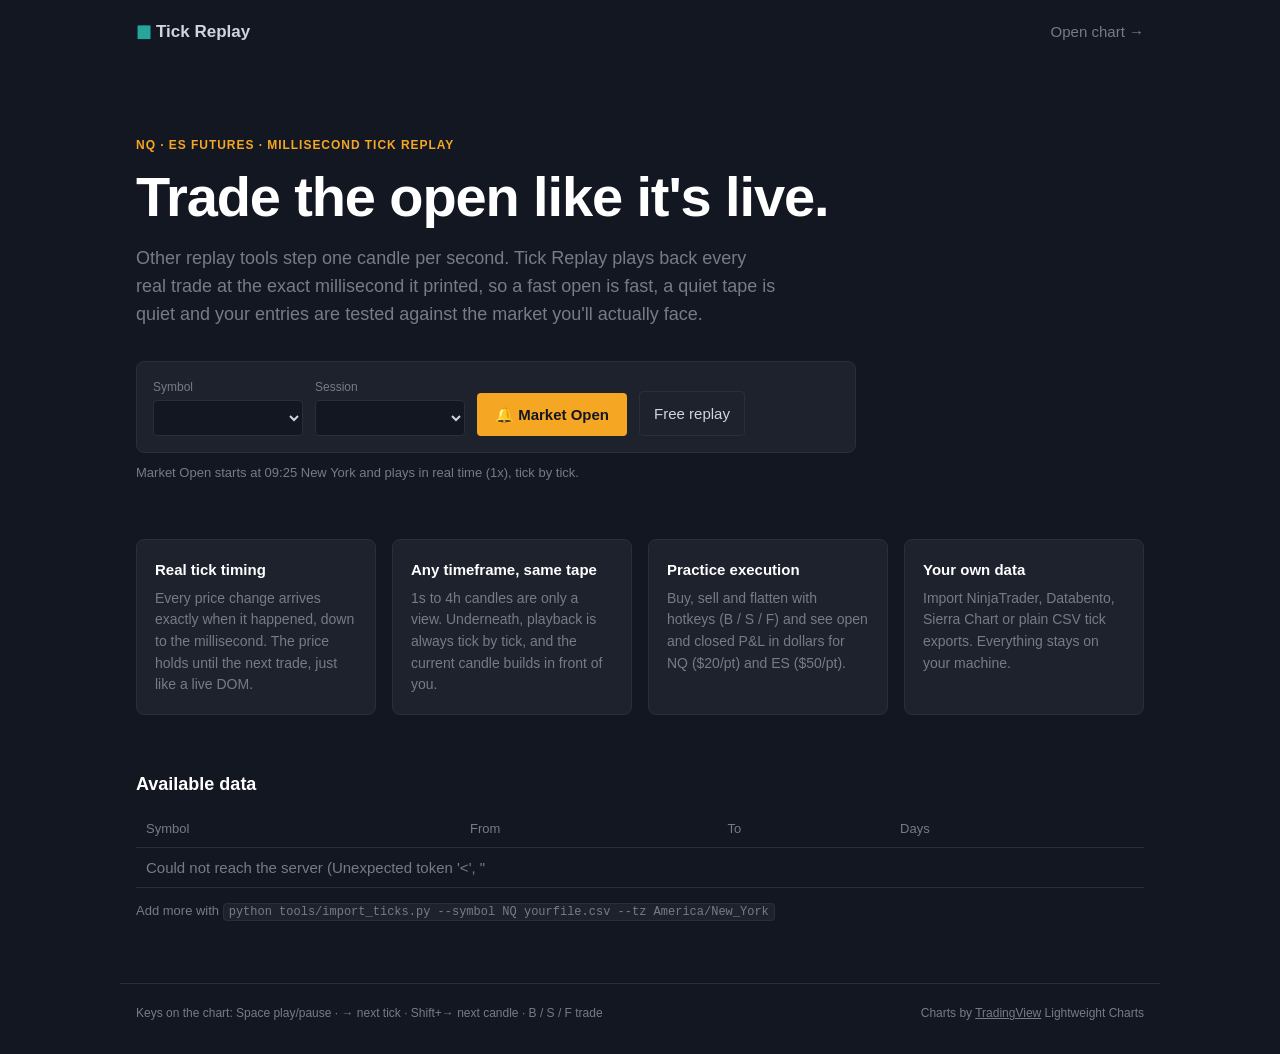
==== tick-replay/web/index.html @ 6dd4607d "Add start page, Market Open live mode and Windows launcher - New landing page (web/index.html) with " ====
<!doctype html>
<html lang="en">
<head>
  <meta charset="utf-8">
  <meta name="viewport" content="width=device-width, initial-scale=1">
  <title>Tick Replay</title>
  <link rel="stylesheet" href="landing.css">
</head>
<body>
  <nav class="nav">
    <a href="./" class="brand"><span class="logo">▮▮</span> Tick Replay</a>
    <a href="chart.html" class="nav-link">Open chart →</a>
  </nav>

  <header class="hero">
    <p class="eyebrow">NQ · ES futures · millisecond tick replay</p>
    <h1>Trade the open like it's live.</h1>
    <p class="lead">
      Other replay tools step one candle per second. Tick Replay plays back every real trade at the
      exact millisecond it printed, so a fast open is fast, a quiet tape is quiet and your entries are
      tested against the market you'll actually face.
    </p>

    <form id="openForm" class="launch">
      <label>
        <span>Symbol</span>
        <select id="sym"></select>
      </label>
      <label>
        <span>Session</span>
        <select id="day"></select>
      </label>
      <button type="submit" class="cta">🔔 Market Open</button>
      <a id="free" href="chart.html" class="ghost">Free replay</a>
    </form>
    <p class="hint" id="formHint">Market Open starts at 09:25 New York and plays in real time (1x), tick by tick.</p>
  </header>

  <section class="features">
    <article>
      <h3>Real tick timing</h3>
      <p>Every price change arrives exactly when it happened, down to the millisecond.
        The price holds until the next trade, just like a live DOM.</p>
    </article>
    <article>
      <h3>Any timeframe, same tape</h3>
      <p>1s to 4h candles are only a view. Underneath, playback is always tick by tick,
        and the current candle builds in front of you.</p>
    </article>
    <article>
      <h3>Practice execution</h3>
      <p>Buy, sell and flatten with hotkeys (B / S / F) and see open and closed P&amp;L in
        dollars for NQ ($20/pt) and ES ($50/pt).</p>
    </article>
    <article>
      <h3>Your own data</h3>
      <p>Import NinjaTrader, Databento, Sierra Chart or plain CSV tick exports.
        Everything stays on your machine.</p>
    </article>
  </section>

  <section class="data">
    <h2>Available data</h2>
    <table>
      <thead><tr><th>Symbol</th><th>From</th><th>To</th><th>Days</th></tr></thead>
      <tbody id="dataRows"><tr><td colspan="4" class="muted">Loading…</td></tr></tbody>
    </table>
    <p class="muted small">Add more with <code>python tools/import_ticks.py --symbol NQ yourfile.csv --tz America/New_York</code></p>
  </section>

  <footer class="foot">
    <span>Keys on the chart: Space play/pause · → next tick · Shift+→ next candle · B / S / F trade</span>
    <span>Charts by <a href="https://www.tradingview.com/" target="_blank" rel="noopener">TradingView</a> Lightweight Charts</span>
  </footer>

  <script src="landing.js"></script>
</body>
</html>
---- tick-replay/web/landing.css ----
:root {
  --bg: #131722;
  --panel: #1e222d;
  --border: #2a2e39;
  --text: #d1d4dc;
  --muted: #787b86;
  --accent: #2962ff;
  --gold: #f5a623;
  --up: #26a69a;
}

* { box-sizing: border-box; }

body {
  margin: 0;
  background: var(--bg);
  color: var(--text);
  font: 15px/1.55 -apple-system, BlinkMacSystemFont, "Trebuchet MS", Roboto, Ubuntu, sans-serif;
}

a { color: inherit; }
.muted { color: var(--muted); }
.small { font-size: 13px; }
code { background: var(--panel); border: 1px solid var(--border); border-radius: 4px; padding: 1px 5px; font-size: 12px; }

.nav, .hero, .features, .data, .foot { max-width: 1040px; margin: 0 auto; padding-left: 16px; padding-right: 16px; }

.nav { display: flex; align-items: center; justify-content: space-between; height: 64px; }
.brand { font-weight: 700; font-size: 17px; text-decoration: none; display: flex; align-items: center; gap: 8px; }
.logo { color: var(--up); letter-spacing: -3px; }
.nav-link { color: var(--muted); text-decoration: none; }
.nav-link:hover { color: var(--text); }

.hero { padding-top: 72px; padding-bottom: 56px; }
.eyebrow { color: var(--gold); text-transform: uppercase; letter-spacing: .08em; font-size: 12px; font-weight: 600; margin: 0 0 12px; }
.hero h1 { font-size: clamp(34px, 6vw, 56px); line-height: 1.08; margin: 0 0 18px; color: #fff; letter-spacing: -.02em; }
.lead { font-size: 18px; color: var(--muted); max-width: 640px; margin: 0 0 32px; }

.launch {
  display: flex;
  flex-wrap: wrap;
  align-items: flex-end;
  gap: 12px;
  background: var(--panel);
  border: 1px solid var(--border);
  border-radius: 8px;
  padding: 16px;
  max-width: 720px;
}
.launch label { display: flex; flex-direction: column; gap: 4px; font-size: 12px; color: var(--muted); }
.launch select {
  background: var(--bg);
  color: var(--text);
  border: 1px solid var(--border);
  border-radius: 4px;
  padding: 9px 10px;
  font: inherit;
  min-width: 150px;
}
.cta {
  background: var(--gold);
  color: #131722;
  border: 0;
  border-radius: 4px;
  padding: 10px 18px;
  font: inherit;
  font-weight: 700;
  cursor: pointer;
}
.cta:hover { filter: brightness(1.08); }
.cta:disabled { opacity: .5; cursor: default; }
.ghost { padding: 10px 14px; border: 1px solid var(--border); border-radius: 4px; text-decoration: none; }
.ghost:hover { background: var(--border); }
.hint { color: var(--muted); font-size: 13px; margin: 10px 0 0; }

.features {
  display: grid;
  grid-template-columns: repeat(auto-fit, minmax(220px, 1fr));
  gap: 16px;
  padding-bottom: 56px;
}
.features article { background: var(--panel); border: 1px solid var(--border); border-radius: 8px; padding: 18px; }
.features h3 { margin: 0 0 6px; font-size: 15px; color: #fff; }
.features p { margin: 0; color: var(--muted); font-size: 14px; }

.data { padding-bottom: 48px; }
.data h2 { font-size: 18px; color: #fff; margin: 0 0 12px; }
.data table { width: 100%; border-collapse: collapse; font-variant-numeric: tabular-nums; }
.data th, .data td { text-align: left; padding: 8px 10px; border-bottom: 1px solid var(--border); }
.data th { color: var(--muted); font-weight: 400; font-size: 13px; }

.foot {
  display: flex;
  flex-wrap: wrap;
  justify-content: space-between;
  gap: 8px;
  color: var(--muted);
  font-size: 12px;
  padding-top: 20px;
  padding-bottom: 32px;
  border-top: 1px solid var(--border);
}
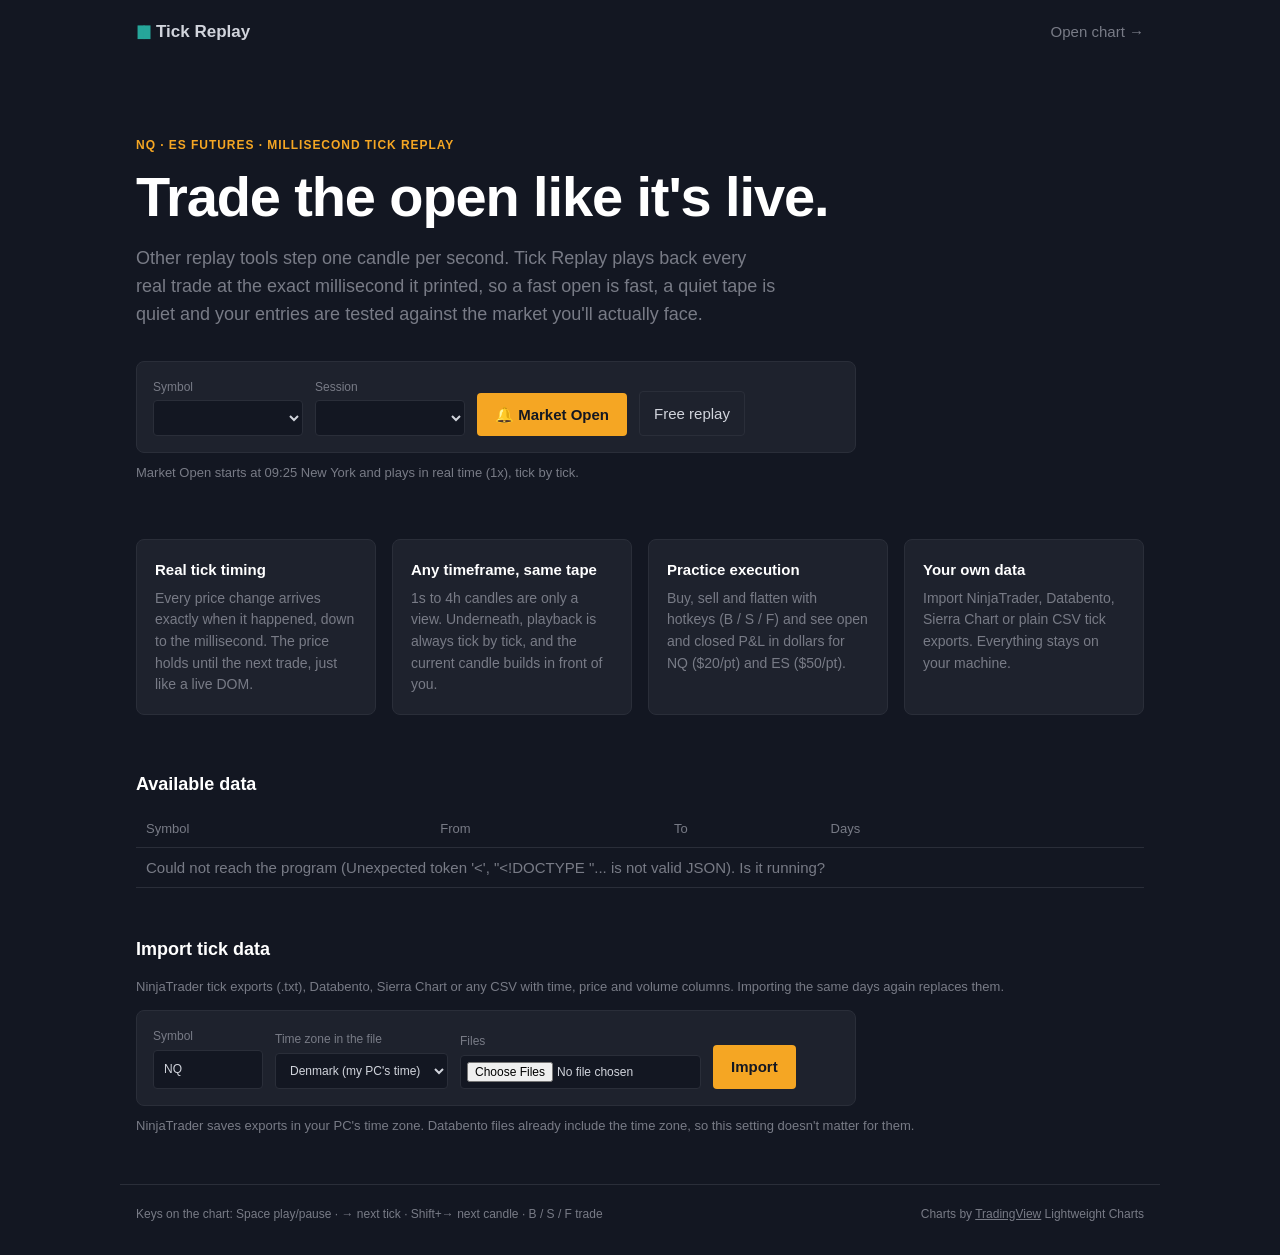
==== commit 2041a18b: "Package Tick Replay as a Windows desktop program - desktop.py starts the local server and opens the " ====
--- a/tick-replay/web/index.html
+++ b/tick-replay/web/index.html
@@ -4,6 +4,7 @@
   <meta charset="utf-8">
   <meta name="viewport" content="width=device-width, initial-scale=1">
   <title>Tick Replay</title>
+  <link rel="icon" href="favicon.png">
   <link rel="stylesheet" href="landing.css">
 </head>
 <body>
@@ -62,10 +63,39 @@
   <section class="data">
     <h2>Available data</h2>
     <table>
-      <thead><tr><th>Symbol</th><th>From</th><th>To</th><th>Days</th></tr></thead>
-      <tbody id="dataRows"><tr><td colspan="4" class="muted">Loading…</td></tr></tbody>
+      <thead><tr><th>Symbol</th><th>From</th><th>To</th><th>Days</th><th></th></tr></thead>
+      <tbody id="dataRows"><tr><td colspan="5" class="muted">Loading…</td></tr></tbody>
     </table>
-    <p class="muted small">Add more with <code>python tools/import_ticks.py --symbol NQ yourfile.csv --tz America/New_York</code></p>
+  </section>
+
+  <section class="data" id="import">
+    <h2>Import tick data</h2>
+    <p class="muted small">
+      NinjaTrader tick exports (.txt), Databento, Sierra Chart or any CSV with time, price and volume columns.
+      Importing the same days again replaces them.
+    </p>
+    <form id="importForm" class="launch import">
+      <label>
+        <span>Symbol</span>
+        <input id="impSym" list="symList" value="NQ" required maxlength="32" pattern="[A-Za-z0-9][A-Za-z0-9_\-]*">
+        <datalist id="symList"><option>NQ</option><option>ES</option><option>MNQ</option><option>MES</option></datalist>
+      </label>
+      <label>
+        <span>Time zone in the file</span>
+        <select id="impTz">
+          <option value="Europe/Copenhagen">Denmark (my PC's time)</option>
+          <option value="America/New_York">New York</option>
+          <option value="America/Chicago">Chicago (CME)</option>
+          <option value="UTC">UTC</option>
+        </select>
+      </label>
+      <label class="file">
+        <span>Files</span>
+        <input id="impFiles" type="file" multiple required accept=".csv,.txt">
+      </label>
+      <button type="submit" class="cta" id="impBtn">Import</button>
+    </form>
+    <p class="hint" id="impMsg">NinjaTrader saves exports in your PC's time zone. Databento files already include the time zone, so this setting doesn't matter for them.</p>
   </section>
 
   <footer class="foot">
--- a/tick-replay/web/landing.css
+++ b/tick-replay/web/landing.css
@@ -48,7 +48,7 @@
   max-width: 720px;
 }
 .launch label { display: flex; flex-direction: column; gap: 4px; font-size: 12px; color: var(--muted); }
-.launch select {
+.launch select, .launch input {
   background: var(--bg);
   color: var(--text);
   border: 1px solid var(--border);
@@ -100,3 +100,11 @@
   padding-bottom: 32px;
   border-top: 1px solid var(--border);
 }
+
+.import input[type="file"] { padding: 6px; max-width: 260px; }
+.import #impSym { min-width: 110px; width: 110px; }
+.del { background: none; border: 1px solid var(--border); color: var(--muted); border-radius: 4px; padding: 3px 8px; cursor: pointer; font: inherit; font-size: 12px; }
+.del:hover { color: #ef5350; border-color: #ef5350; }
+.ok { color: var(--up); }
+.err { color: #ef5350; }
+.progress { color: var(--gold); }
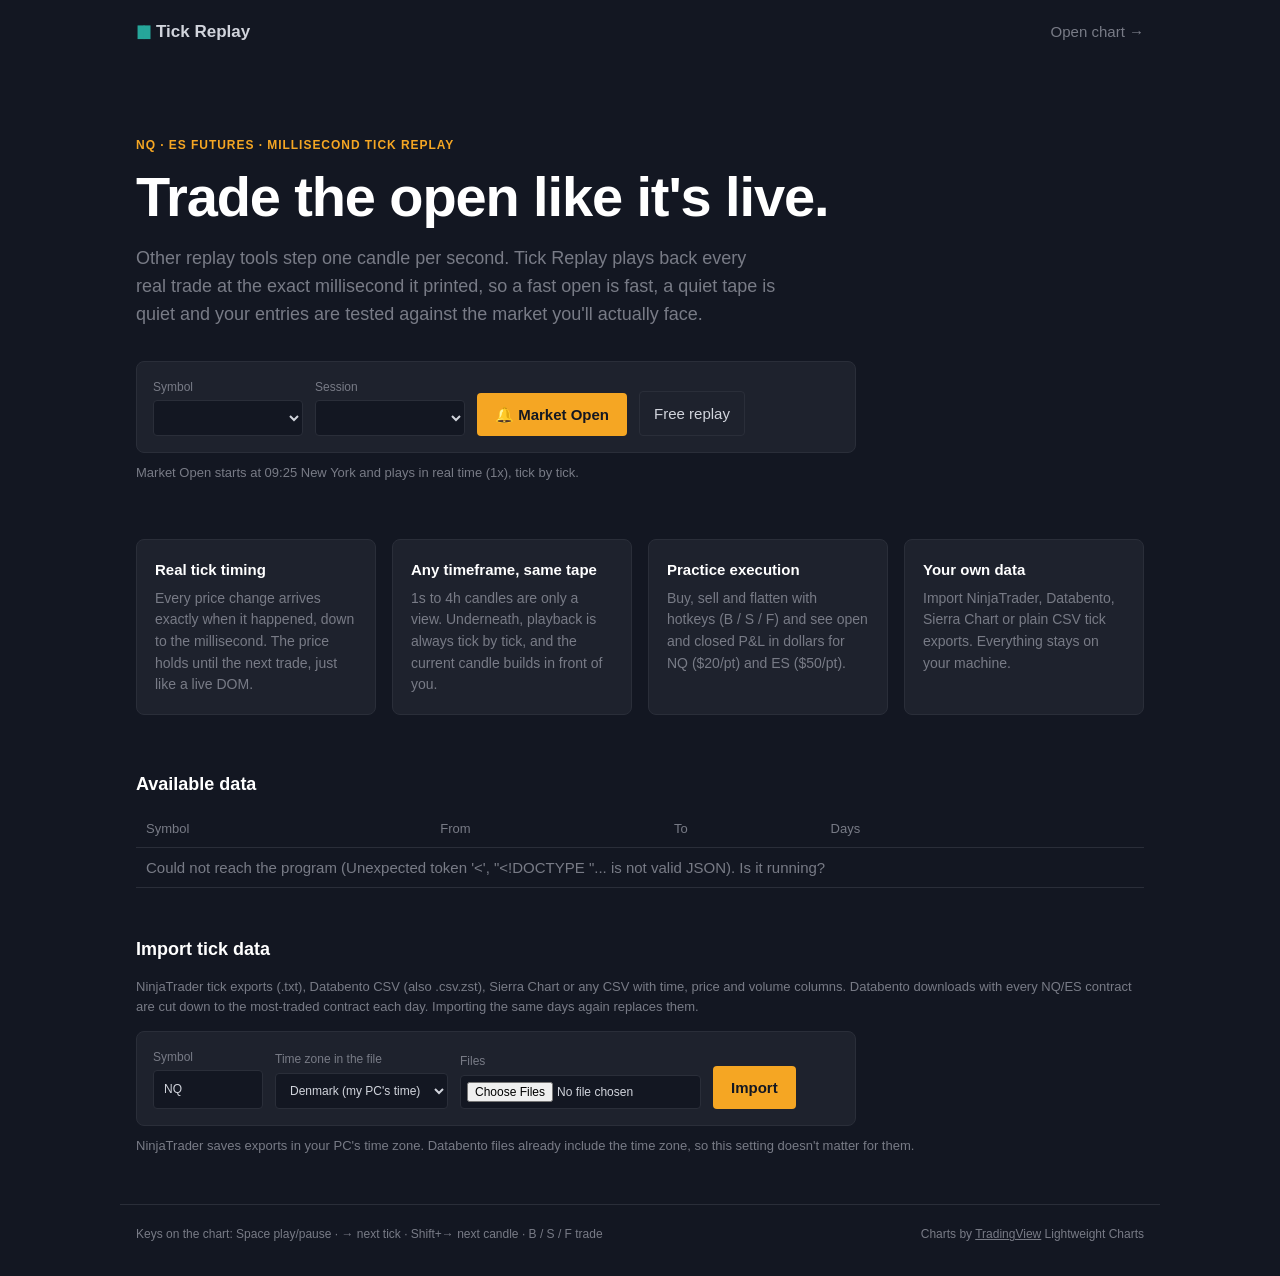
==== commit 5ed167e4: "Import Databento parent downloads and zstd-compressed CSV - Keep only the most-traded outright contr" ====
--- a/tick-replay/web/index.html
+++ b/tick-replay/web/index.html
@@ -71,7 +71,7 @@
   <section class="data" id="import">
     <h2>Import tick data</h2>
     <p class="muted small">
-      NinjaTrader tick exports (.txt), Databento, Sierra Chart or any CSV with time, price and volume columns.
+      NinjaTrader tick exports (.txt), Databento CSV (also .csv.zst), Sierra Chart or any CSV with time, price and volume columns. Databento downloads with every NQ/ES contract are cut down to the most-traded contract each day.
       Importing the same days again replaces them.
     </p>
     <form id="importForm" class="launch import">
@@ -91,7 +91,7 @@
       </label>
       <label class="file">
         <span>Files</span>
-        <input id="impFiles" type="file" multiple required accept=".csv,.txt">
+        <input id="impFiles" type="file" multiple required accept=".csv,.txt,.zst">
       </label>
       <button type="submit" class="cta" id="impBtn">Import</button>
     </form>
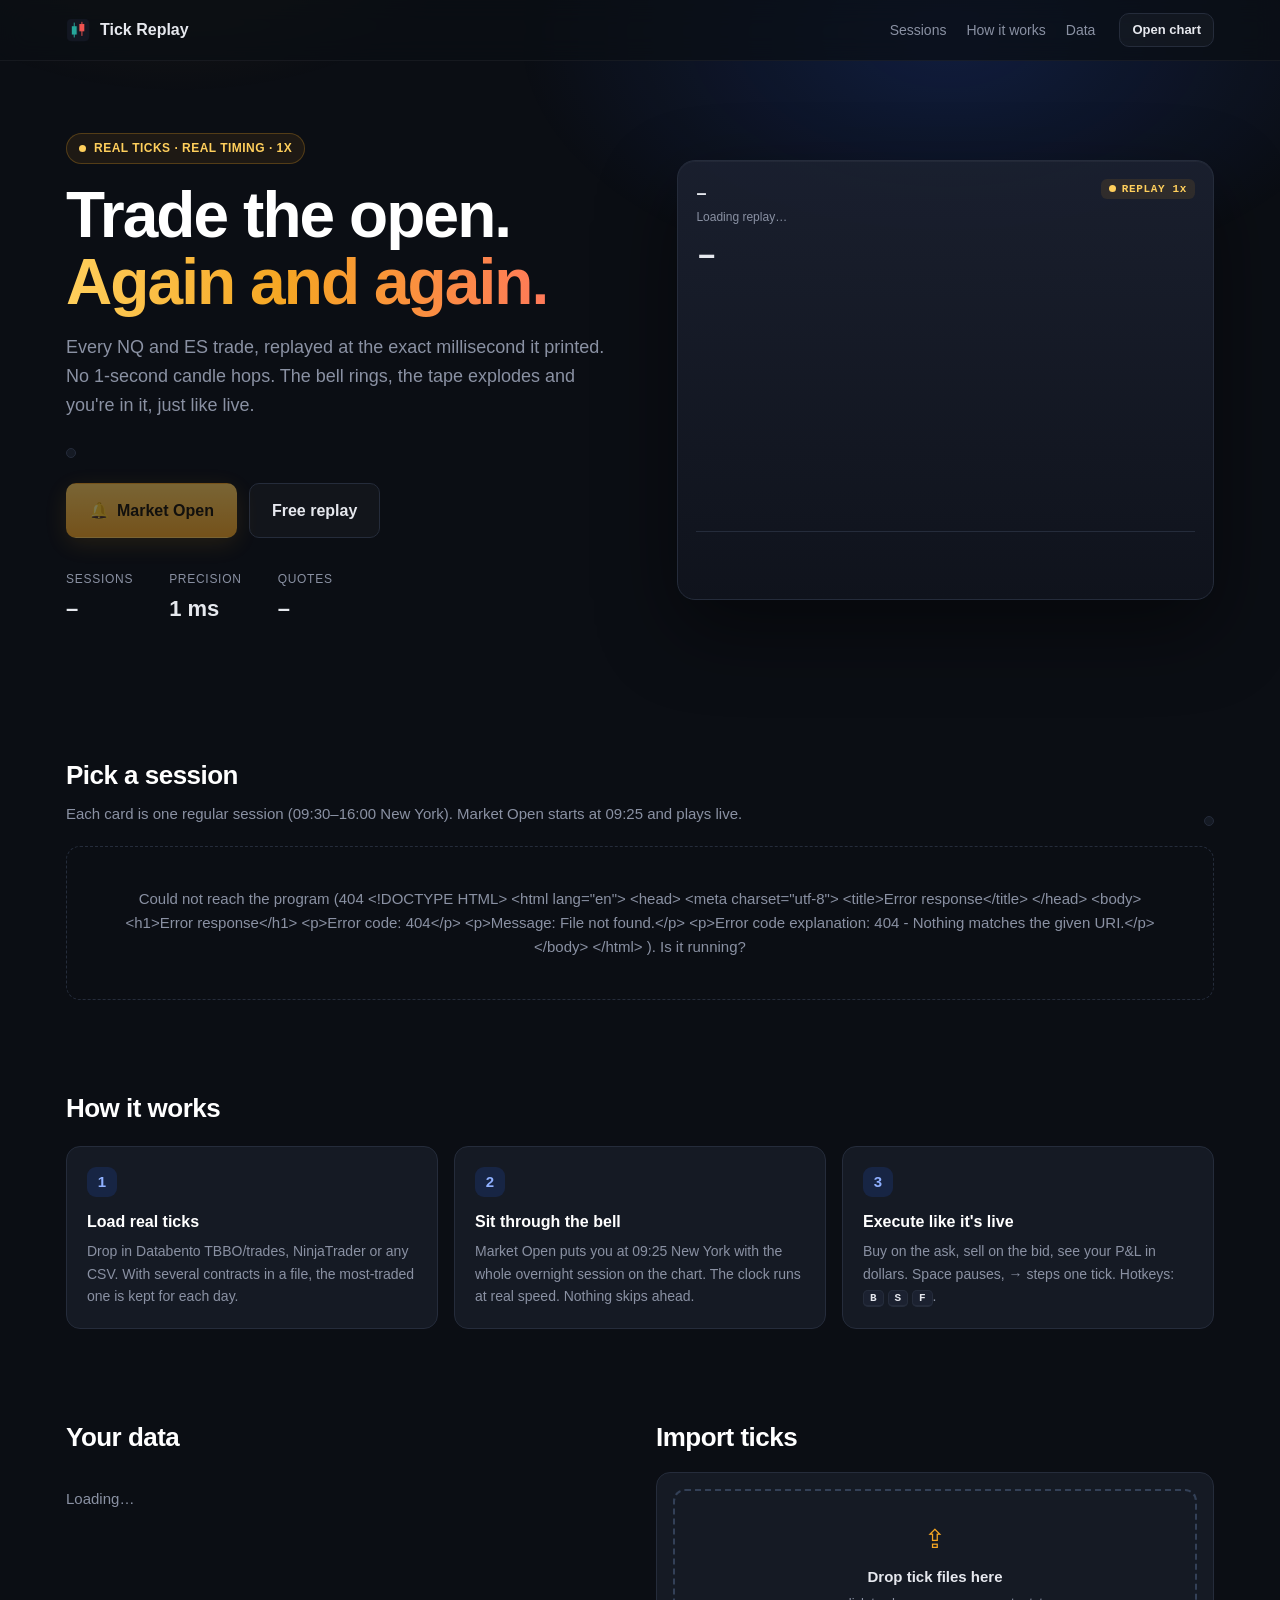
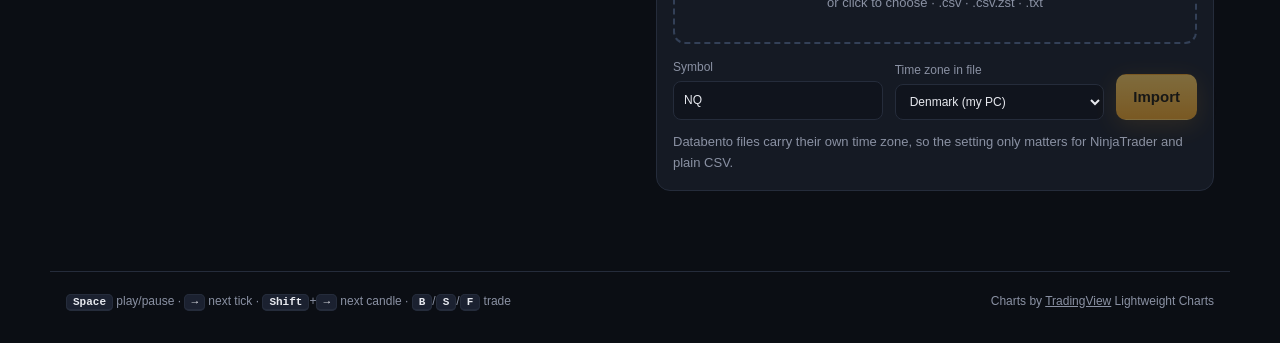
==== commit 6238f764: "New start page, bid/ask (TBBO) support and fills at the quote Start page: - Hero with a live mini ch" ====
--- a/tick-replay/web/index.html
+++ b/tick-replay/web/index.html
@@ -8,101 +8,141 @@
   <link rel="stylesheet" href="landing.css">
 </head>
 <body>
+  <div class="glow" aria-hidden="true"></div>
+
   <nav class="nav">
-    <a href="./" class="brand"><span class="logo">▮▮</span> Tick Replay</a>
-    <a href="chart.html" class="nav-link">Open chart →</a>
+    <div class="wrap nav-inner">
+      <a href="./" class="brand"><img src="favicon.png" alt="" width="24" height="24"> Tick Replay</a>
+      <div class="nav-links">
+        <a href="#sessions">Sessions</a>
+        <a href="#how">How it works</a>
+        <a href="#library">Data</a>
+      </div>
+      <a href="chart.html" class="btn btn-ghost btn-sm" id="navChart">Open chart</a>
+    </div>
   </nav>
 
-  <header class="hero">
-    <p class="eyebrow">NQ · ES futures · millisecond tick replay</p>
-    <h1>Trade the open like it's live.</h1>
-    <p class="lead">
-      Other replay tools step one candle per second. Tick Replay plays back every real trade at the
-      exact millisecond it printed, so a fast open is fast, a quiet tape is quiet and your entries are
-      tested against the market you'll actually face.
-    </p>
+  <header class="hero wrap">
+    <div class="hero-copy">
+      <span class="pill"><span class="dot"></span> Real ticks · real timing · 1x</span>
+      <h1>Trade the open.<br><span class="grad">Again and again.</span></h1>
+      <p class="lead">
+        Every NQ and ES trade, replayed at the exact millisecond it printed.
+        No 1-second candle hops. The bell rings, the tape explodes and you're in it, just like live.
+      </p>
 
-    <form id="openForm" class="launch">
-      <label>
-        <span>Symbol</span>
-        <select id="sym"></select>
-      </label>
-      <label>
-        <span>Session</span>
-        <select id="day"></select>
-      </label>
-      <button type="submit" class="cta">🔔 Market Open</button>
-      <a id="free" href="chart.html" class="ghost">Free replay</a>
-    </form>
-    <p class="hint" id="formHint">Market Open starts at 09:25 New York and plays in real time (1x), tick by tick.</p>
+      <div class="sym-switch" id="symSwitch" role="tablist" aria-label="Symbol"></div>
+
+      <div class="cta-row">
+        <button class="btn btn-gold btn-lg" id="heroOpen" disabled>
+          <span class="bell">🔔</span> <span id="heroOpenLabel">Market Open</span>
+        </button>
+        <a class="btn btn-ghost btn-lg" id="heroFree" href="chart.html">Free replay</a>
+      </div>
+
+      <dl class="hero-stats">
+        <div><dt>Sessions</dt><dd id="statSessions">–</dd></div>
+        <div><dt>Precision</dt><dd>1 ms</dd></div>
+        <div><dt>Quotes</dt><dd id="statQuotes">–</dd></div>
+      </dl>
+    </div>
+
+    <div class="live-card" id="liveCard">
+      <div class="live-head">
+        <div>
+          <div class="live-sym" id="liveSym">–</div>
+          <div class="live-date" id="liveDate">Loading replay…</div>
+        </div>
+        <div class="live-badge" id="liveBadge"><span class="dot"></span> REPLAY 1x</div>
+      </div>
+      <div class="live-price-row">
+        <div class="live-price" id="livePrice">–</div>
+        <div class="live-chg" id="liveChg"></div>
+        <div class="live-clock" id="liveClock"></div>
+      </div>
+      <div class="live-chart" id="liveChart"></div>
+      <div class="live-tape" id="liveTape"></div>
+    </div>
   </header>
 
-  <section class="features">
-    <article>
-      <h3>Real tick timing</h3>
-      <p>Every price change arrives exactly when it happened, down to the millisecond.
-        The price holds until the next trade, just like a live DOM.</p>
-    </article>
-    <article>
-      <h3>Any timeframe, same tape</h3>
-      <p>1s to 4h candles are only a view. Underneath, playback is always tick by tick,
-        and the current candle builds in front of you.</p>
-    </article>
-    <article>
-      <h3>Practice execution</h3>
-      <p>Buy, sell and flatten with hotkeys (B / S / F) and see open and closed P&amp;L in
-        dollars for NQ ($20/pt) and ES ($50/pt).</p>
-    </article>
-    <article>
-      <h3>Your own data</h3>
-      <p>Import NinjaTrader, Databento, Sierra Chart or plain CSV tick exports.
-        Everything stays on your machine.</p>
-    </article>
+  <section class="wrap section" id="sessions">
+    <div class="section-head">
+      <div>
+        <h2>Pick a session</h2>
+        <p class="muted">Each card is one regular session (09:30–16:00 New York). Market Open starts at 09:25 and plays live.</p>
+      </div>
+      <div class="sym-switch small" id="symSwitch2"></div>
+    </div>
+    <div class="cards" id="cards">
+      <div class="card skeleton"></div><div class="card skeleton"></div><div class="card skeleton"></div>
+    </div>
   </section>
 
-  <section class="data">
-    <h2>Available data</h2>
-    <table>
-      <thead><tr><th>Symbol</th><th>From</th><th>To</th><th>Days</th><th></th></tr></thead>
-      <tbody id="dataRows"><tr><td colspan="5" class="muted">Loading…</td></tr></tbody>
-    </table>
+  <section class="wrap section" id="how">
+    <h2>How it works</h2>
+    <div class="steps">
+      <div class="step">
+        <span class="num">1</span>
+        <h3>Load real ticks</h3>
+        <p>Drop in Databento TBBO/trades, NinjaTrader or any CSV. With several contracts in a file, the most-traded one is kept for each day.</p>
+      </div>
+      <div class="step">
+        <span class="num">2</span>
+        <h3>Sit through the bell</h3>
+        <p>Market Open puts you at 09:25 New York with the whole overnight session on the chart. The clock runs at real speed. Nothing skips ahead.</p>
+      </div>
+      <div class="step">
+        <span class="num">3</span>
+        <h3>Execute like it's live</h3>
+        <p>Buy on the ask, sell on the bid, see your P&amp;L in dollars. Space pauses, → steps one tick. Hotkeys: <kbd>B</kbd> <kbd>S</kbd> <kbd>F</kbd>.</p>
+      </div>
+    </div>
   </section>
 
-  <section class="data" id="import">
-    <h2>Import tick data</h2>
-    <p class="muted small">
-      NinjaTrader tick exports (.txt), Databento CSV (also .csv.zst), Sierra Chart or any CSV with time, price and volume columns. Databento downloads with every NQ/ES contract are cut down to the most-traded contract each day.
-      Importing the same days again replaces them.
-    </p>
-    <form id="importForm" class="launch import">
-      <label>
-        <span>Symbol</span>
-        <input id="impSym" list="symList" value="NQ" required maxlength="32" pattern="[A-Za-z0-9][A-Za-z0-9_\-]*">
-        <datalist id="symList"><option>NQ</option><option>ES</option><option>MNQ</option><option>MES</option></datalist>
-      </label>
-      <label>
-        <span>Time zone in the file</span>
-        <select id="impTz">
-          <option value="Europe/Copenhagen">Denmark (my PC's time)</option>
-          <option value="America/New_York">New York</option>
-          <option value="America/Chicago">Chicago (CME)</option>
-          <option value="UTC">UTC</option>
-        </select>
-      </label>
-      <label class="file">
-        <span>Files</span>
-        <input id="impFiles" type="file" multiple required accept=".csv,.txt,.zst">
-      </label>
-      <button type="submit" class="cta" id="impBtn">Import</button>
-    </form>
-    <p class="hint" id="impMsg">NinjaTrader saves exports in your PC's time zone. Databento files already include the time zone, so this setting doesn't matter for them.</p>
+  <section class="wrap section two-col" id="library">
+    <div>
+      <h2>Your data</h2>
+      <div class="lib" id="lib"><p class="muted">Loading…</p></div>
+    </div>
+
+    <div id="import">
+      <h2>Import ticks</h2>
+      <form id="importForm" class="import-card">
+        <label class="drop" id="drop">
+          <input id="impFiles" type="file" multiple accept=".csv,.txt,.zst" hidden>
+          <span class="drop-icon">⇪</span>
+          <span class="drop-title" id="dropTitle">Drop tick files here</span>
+          <span class="muted small" id="dropSub">or click to choose · .csv · .csv.zst · .txt</span>
+        </label>
+        <div class="import-row">
+          <label>
+            <span>Symbol</span>
+            <input id="impSym" list="symList" value="NQ" required maxlength="32" pattern="[A-Za-z0-9][A-Za-z0-9_\-]*">
+            <datalist id="symList"><option>NQ</option><option>ES</option><option>MNQ</option><option>MES</option></datalist>
+          </label>
+          <label>
+            <span>Time zone in file</span>
+            <select id="impTz">
+              <option value="Europe/Copenhagen">Denmark (my PC)</option>
+              <option value="America/New_York">New York</option>
+              <option value="America/Chicago">Chicago (CME)</option>
+              <option value="UTC">UTC</option>
+            </select>
+          </label>
+          <button type="submit" class="btn btn-gold" id="impBtn" disabled>Import</button>
+        </div>
+        <div class="bar" id="impBar" hidden><span></span></div>
+        <p class="hint" id="impMsg">Databento files carry their own time zone, so the setting only matters for NinjaTrader and plain CSV.</p>
+      </form>
+    </div>
   </section>
 
-  <footer class="foot">
-    <span>Keys on the chart: Space play/pause · → next tick · Shift+→ next candle · B / S / F trade</span>
+  <footer class="wrap foot">
+    <span><kbd>Space</kbd> play/pause · <kbd>→</kbd> next tick · <kbd>Shift</kbd>+<kbd>→</kbd> next candle · <kbd>B</kbd>/<kbd>S</kbd>/<kbd>F</kbd> trade</span>
     <span>Charts by <a href="https://www.tradingview.com/" target="_blank" rel="noopener">TradingView</a> Lightweight Charts</span>
   </footer>
 
+  <script src="vendor/lightweight-charts.standalone.production.js"></script>
   <script src="landing.js"></script>
 </body>
 </html>
--- a/tick-replay/web/landing.css
+++ b/tick-replay/web/landing.css
@@ -1,110 +1,274 @@
 :root {
-  --bg: #131722;
-  --panel: #1e222d;
-  --border: #2a2e39;
-  --text: #d1d4dc;
-  --muted: #787b86;
+  --bg: #0b0e14;
+  --bg2: #10141d;
+  --panel: #151a24;
+  --panel2: #1b2130;
+  --border: #252c3b;
+  --text: #e6e8ee;
+  --muted: #8a91a3;
   --accent: #2962ff;
   --gold: #f5a623;
+  --gold2: #ffcf5c;
   --up: #26a69a;
+  --down: #ef5350;
+  --radius: 14px;
+  --mono: ui-monospace, SFMono-Regular, Menlo, Consolas, monospace;
 }
 
 * { box-sizing: border-box; }
+html { scroll-behavior: smooth; }
 
 body {
   margin: 0;
   background: var(--bg);
   color: var(--text);
-  font: 15px/1.55 -apple-system, BlinkMacSystemFont, "Trebuchet MS", Roboto, Ubuntu, sans-serif;
+  font: 15px/1.6 -apple-system, BlinkMacSystemFont, "Segoe UI", Inter, Roboto, Ubuntu, sans-serif;
+  -webkit-font-smoothing: antialiased;
+  overflow-x: hidden;
 }
 
 a { color: inherit; }
 .muted { color: var(--muted); }
 .small { font-size: 13px; }
-code { background: var(--panel); border: 1px solid var(--border); border-radius: 4px; padding: 1px 5px; font-size: 12px; }
-
-.nav, .hero, .features, .data, .foot { max-width: 1040px; margin: 0 auto; padding-left: 16px; padding-right: 16px; }
-
-.nav { display: flex; align-items: center; justify-content: space-between; height: 64px; }
-.brand { font-weight: 700; font-size: 17px; text-decoration: none; display: flex; align-items: center; gap: 8px; }
-.logo { color: var(--up); letter-spacing: -3px; }
-.nav-link { color: var(--muted); text-decoration: none; }
-.nav-link:hover { color: var(--text); }
-
-.hero { padding-top: 72px; padding-bottom: 56px; }
-.eyebrow { color: var(--gold); text-transform: uppercase; letter-spacing: .08em; font-size: 12px; font-weight: 600; margin: 0 0 12px; }
-.hero h1 { font-size: clamp(34px, 6vw, 56px); line-height: 1.08; margin: 0 0 18px; color: #fff; letter-spacing: -.02em; }
-.lead { font-size: 18px; color: var(--muted); max-width: 640px; margin: 0 0 32px; }
-
-.launch {
-  display: flex;
-  flex-wrap: wrap;
-  align-items: flex-end;
-  gap: 12px;
+kbd {
+  font: 600 11px var(--mono);
+  background: var(--panel2);
+  border: 1px solid var(--border);
+  border-bottom-width: 2px;
+  border-radius: 5px;
+  padding: 1px 6px;
+  color: var(--text);
+}
+
+.wrap { max-width: 1180px; margin: 0 auto; padding-left: 16px; padding-right: 16px; }
+
+.glow {
+  position: fixed;
+  inset: -20vh -10vw auto;
+  height: 80vh;
+  pointer-events: none;
+  background:
+    radial-gradient(40% 50% at 70% 30%, rgba(41, 98, 255, .18), transparent 70%),
+    radial-gradient(30% 40% at 20% 10%, rgba(245, 166, 35, .10), transparent 70%);
+  z-index: 0;
+}
+nav, header, section, footer { position: relative; z-index: 1; }
+
+/* ---- buttons ---- */
+.btn {
+  display: inline-flex; align-items: center; gap: 8px;
+  border: 1px solid transparent; border-radius: 10px;
+  padding: 10px 16px; font: inherit; font-weight: 600;
+  cursor: pointer; text-decoration: none; white-space: nowrap;
+  transition: transform .12s ease, background .15s, border-color .15s, box-shadow .15s, opacity .15s;
+}
+.btn:active { transform: translateY(1px); }
+.btn:disabled { opacity: .45; cursor: default; }
+.btn-sm { padding: 6px 12px; font-size: 13px; }
+.btn-lg { padding: 14px 22px; font-size: 16px; }
+.btn-gold { background: linear-gradient(180deg, var(--gold2), var(--gold)); color: #1a1406; box-shadow: 0 6px 24px rgba(245, 166, 35, .25); }
+.btn-gold:hover:not(:disabled) { box-shadow: 0 8px 32px rgba(245, 166, 35, .4); }
+.btn-ghost { background: rgba(255, 255, 255, .03); border-color: var(--border); color: var(--text); }
+.btn-ghost:hover { background: rgba(255, 255, 255, .07); border-color: #3a4357; }
+.btn-danger { background: none; border-color: var(--border); color: var(--muted); }
+.btn-danger:hover { color: var(--down); border-color: var(--down); }
+.bell { display: inline-block; transform-origin: 50% 0; }
+.btn-gold:hover .bell { animation: ring .6s ease; }
+@keyframes ring { 20% { transform: rotate(18deg); } 40% { transform: rotate(-14deg); } 60% { transform: rotate(8deg); } 80% { transform: rotate(-4deg); } }
+
+/* ---- nav ---- */
+.nav {
+  position: sticky; top: 0; z-index: 10;
+  backdrop-filter: blur(12px); -webkit-backdrop-filter: blur(12px);
+  background: rgba(11, 14, 20, .72);
+  border-bottom: 1px solid rgba(255, 255, 255, .05);
+}
+.nav-inner { display: flex; align-items: center; gap: 24px; height: 60px; }
+.brand { display: flex; align-items: center; gap: 10px; font-weight: 700; font-size: 16px; text-decoration: none; }
+.brand img { border-radius: 6px; }
+.nav-links { display: flex; gap: 20px; margin-left: auto; }
+.nav-links a { color: var(--muted); text-decoration: none; font-size: 14px; }
+.nav-links a:hover { color: var(--text); }
+
+/* ---- hero ---- */
+.hero {
+  display: grid;
+  grid-template-columns: 1.05fr 1fr;
+  gap: 48px;
+  align-items: center;
+  padding-top: 72px;
+  padding-bottom: 72px;
+}
+.pill {
+  display: inline-flex; align-items: center; gap: 8px;
+  font-size: 12px; font-weight: 600; letter-spacing: .04em; text-transform: uppercase;
+  color: var(--gold2); background: rgba(245, 166, 35, .08);
+  border: 1px solid rgba(245, 166, 35, .25); border-radius: 999px; padding: 5px 12px;
+}
+.dot { width: 7px; height: 7px; border-radius: 50%; background: currentColor; box-shadow: 0 0 0 0 currentColor; animation: pulse 1.6s infinite; }
+@keyframes pulse { 0% { box-shadow: 0 0 0 0 rgba(245, 166, 35, .6); } 100% { box-shadow: 0 0 0 8px rgba(245, 166, 35, 0); } }
+.hero h1 {
+  font-size: clamp(38px, 5.6vw, 64px);
+  line-height: 1.04; letter-spacing: -.03em;
+  margin: 18px 0 18px; color: #fff;
+}
+.grad { background: linear-gradient(90deg, var(--gold2), var(--gold) 45%, #ff7a59); -webkit-background-clip: text; background-clip: text; color: transparent; }
+.lead { font-size: 18px; color: var(--muted); max-width: 540px; margin: 0 0 28px; }
+
+.sym-switch { display: inline-flex; gap: 4px; padding: 4px; background: var(--panel); border: 1px solid var(--border); border-radius: 12px; margin-bottom: 18px; }
+.sym-switch button {
+  border: 0; background: none; color: var(--muted); font: inherit; font-weight: 700;
+  padding: 7px 16px; border-radius: 9px; cursor: pointer; letter-spacing: .02em;
+}
+.sym-switch button:hover { color: var(--text); }
+.sym-switch button.on { background: var(--panel2); color: #fff; box-shadow: inset 0 0 0 1px var(--border); }
+.sym-switch.small { margin: 0; }
+.sym-switch.small button { padding: 5px 12px; font-size: 13px; }
+
+.cta-row { display: flex; flex-wrap: wrap; gap: 12px; }
+
+.hero-stats { display: flex; gap: 36px; margin: 32px 0 0; }
+.hero-stats dt { font-size: 12px; color: var(--muted); text-transform: uppercase; letter-spacing: .06em; }
+.hero-stats dd { margin: 2px 0 0; font-size: 22px; font-weight: 700; font-variant-numeric: tabular-nums; }
+
+/* ---- live card ---- */
+.live-card {
+  background: linear-gradient(180deg, rgba(27, 33, 48, .9), rgba(16, 20, 29, .9));
+  border: 1px solid var(--border);
+  border-radius: 18px;
+  padding: 18px 18px 12px;
+  box-shadow: 0 30px 80px rgba(0, 0, 0, .45), inset 0 1px 0 rgba(255, 255, 255, .04);
+  min-width: 0;
+}
+.live-head { display: flex; justify-content: space-between; align-items: flex-start; }
+.live-sym { font-weight: 800; font-size: 18px; letter-spacing: .02em; }
+.live-date { color: var(--muted); font-size: 12px; }
+.live-badge {
+  display: inline-flex; align-items: center; gap: 6px;
+  font: 700 11px var(--mono); letter-spacing: .06em;
+  color: var(--gold2); background: rgba(245, 166, 35, .1); border-radius: 6px; padding: 4px 8px;
+}
+.live-badge.open { color: #fff; background: var(--down); }
+.live-badge.open .dot { animation: none; }
+.live-price-row { display: flex; align-items: baseline; gap: 12px; margin: 10px 0 6px; }
+.live-price { font: 700 34px var(--mono); letter-spacing: -.02em; transition: color .25s; }
+.live-price.up { color: var(--up); }
+.live-price.down { color: var(--down); }
+.live-chg { font: 600 14px var(--mono); }
+.live-clock { margin-left: auto; font: 500 13px var(--mono); color: var(--muted); }
+.live-chart { height: 250px; margin: 0 -6px; }
+.live-tape { display: grid; grid-template-columns: repeat(3, 1fr); gap: 4px 12px; font: 12px var(--mono); padding-top: 10px; border-top: 1px solid var(--border); min-height: 56px; }
+.live-tape span { display: flex; justify-content: space-between; color: var(--muted); }
+.live-tape b { font-weight: 600; }
+.live-tape .b { color: var(--up); }
+.live-tape .s { color: var(--down); }
+.flash-in { animation: flash .5s ease; }
+@keyframes flash { from { background: rgba(245, 166, 35, .25); } to { background: transparent; } }
+
+/* ---- sections ---- */
+.section { padding-top: 56px; padding-bottom: 32px; }
+.section h2 { font-size: 26px; letter-spacing: -.02em; margin: 0 0 6px; color: #fff; }
+.section-head { display: flex; align-items: flex-end; justify-content: space-between; gap: 16px; margin-bottom: 20px; flex-wrap: wrap; }
+.section-head p { margin: 0; }
+
+/* ---- session cards ---- */
+.cards { display: grid; grid-template-columns: repeat(auto-fill, minmax(260px, 1fr)); gap: 16px; }
+.card {
   background: var(--panel);
   border: 1px solid var(--border);
-  border-radius: 8px;
+  border-radius: var(--radius);
   padding: 16px;
-  max-width: 720px;
-}
-.launch label { display: flex; flex-direction: column; gap: 4px; font-size: 12px; color: var(--muted); }
-.launch select, .launch input {
-  background: var(--bg);
-  color: var(--text);
-  border: 1px solid var(--border);
-  border-radius: 4px;
-  padding: 9px 10px;
-  font: inherit;
-  min-width: 150px;
-}
-.cta {
-  background: var(--gold);
-  color: #131722;
-  border: 0;
-  border-radius: 4px;
-  padding: 10px 18px;
-  font: inherit;
-  font-weight: 700;
-  cursor: pointer;
-}
-.cta:hover { filter: brightness(1.08); }
-.cta:disabled { opacity: .5; cursor: default; }
-.ghost { padding: 10px 14px; border: 1px solid var(--border); border-radius: 4px; text-decoration: none; }
-.ghost:hover { background: var(--border); }
-.hint { color: var(--muted); font-size: 13px; margin: 10px 0 0; }
-
-.features {
-  display: grid;
-  grid-template-columns: repeat(auto-fit, minmax(220px, 1fr));
-  gap: 16px;
-  padding-bottom: 56px;
-}
-.features article { background: var(--panel); border: 1px solid var(--border); border-radius: 8px; padding: 18px; }
-.features h3 { margin: 0 0 6px; font-size: 15px; color: #fff; }
-.features p { margin: 0; color: var(--muted); font-size: 14px; }
-
-.data { padding-bottom: 48px; }
-.data h2 { font-size: 18px; color: #fff; margin: 0 0 12px; }
-.data table { width: 100%; border-collapse: collapse; font-variant-numeric: tabular-nums; }
-.data th, .data td { text-align: left; padding: 8px 10px; border-bottom: 1px solid var(--border); }
-.data th { color: var(--muted); font-weight: 400; font-size: 13px; }
-
+  transition: transform .15s ease, border-color .15s, box-shadow .15s;
+  display: flex; flex-direction: column; gap: 10px;
+  min-height: 230px;
+}
+.card:hover { transform: translateY(-3px); border-color: #3a4357; box-shadow: 0 16px 40px rgba(0, 0, 0, .35); }
+.card.skeleton { background: linear-gradient(90deg, var(--panel), var(--panel2), var(--panel)); background-size: 200% 100%; animation: shimmer 1.4s infinite linear; }
+@keyframes shimmer { to { background-position: -200% 0; } }
+.card-top { display: flex; justify-content: space-between; align-items: baseline; }
+.card-day { font-weight: 700; font-size: 16px; }
+.card-date { color: var(--muted); font-size: 12px; }
+.chg { font: 700 14px var(--mono); }
+.chg.up { color: var(--up); }
+.chg.down { color: var(--down); }
+.spark { width: 100%; height: 64px; display: block; }
+.card-stats { display: grid; grid-template-columns: repeat(3, 1fr); gap: 6px; font-size: 12px; }
+.card-stats dt { color: var(--muted); }
+.card-stats dd { margin: 0; font: 600 13px var(--mono); }
+.card-actions { display: flex; gap: 8px; margin-top: auto; }
+.card-actions .btn { flex: 1; justify-content: center; padding: 8px 10px; font-size: 13px; }
+.empty { grid-column: 1 / -1; text-align: center; padding: 40px; border: 1px dashed var(--border); border-radius: var(--radius); color: var(--muted); }
+
+/* ---- steps ---- */
+.steps { display: grid; grid-template-columns: repeat(3, 1fr); gap: 16px; margin-top: 16px; }
+.step { background: var(--panel); border: 1px solid var(--border); border-radius: var(--radius); padding: 20px; }
+.step .num {
+  display: inline-grid; place-items: center; width: 30px; height: 30px; border-radius: 9px;
+  background: rgba(41, 98, 255, .15); color: #8fb0ff; font-weight: 800;
+}
+.step h3 { margin: 12px 0 6px; font-size: 16px; color: #fff; }
+.step p { margin: 0; color: var(--muted); font-size: 14px; }
+
+/* ---- library + import ---- */
+.two-col { display: grid; grid-template-columns: 1fr 1fr; gap: 32px; align-items: start; }
+.lib { display: flex; flex-direction: column; gap: 10px; margin-top: 14px; }
+.lib-item {
+  display: flex; align-items: center; gap: 14px;
+  background: var(--panel); border: 1px solid var(--border); border-radius: 12px; padding: 12px 14px;
+}
+.lib-sym { font-weight: 800; min-width: 84px; }
+.lib-meta { flex: 1; font-size: 13px; color: var(--muted); }
+.badge { font: 700 10px var(--mono); letter-spacing: .06em; padding: 2px 6px; border-radius: 5px; margin-left: 6px; vertical-align: 2px; }
+.badge.q { background: rgba(38, 166, 154, .15); color: var(--up); }
+.badge.t { background: rgba(138, 145, 163, .15); color: var(--muted); }
+.badge.demo { background: rgba(245, 166, 35, .12); color: var(--gold); }
+
+.import-card { background: var(--panel); border: 1px solid var(--border); border-radius: var(--radius); padding: 16px; margin-top: 14px; }
+.drop {
+  display: flex; flex-direction: column; align-items: center; gap: 4px;
+  border: 2px dashed #334057; border-radius: 12px; padding: 28px 16px; cursor: pointer; text-align: center;
+  transition: border-color .15s, background .15s;
+}
+.drop:hover, .drop.over { border-color: var(--gold); background: rgba(245, 166, 35, .05); }
+.drop.has { border-style: solid; border-color: var(--up); background: rgba(38, 166, 154, .06); }
+.drop-icon { font-size: 26px; color: var(--gold); }
+.drop-title { font-weight: 700; }
+.import-row { display: flex; gap: 12px; align-items: flex-end; margin-top: 14px; flex-wrap: wrap; }
+.import-row label { display: flex; flex-direction: column; gap: 4px; font-size: 12px; color: var(--muted); flex: 1; min-width: 120px; }
+.import-row input, .import-row select {
+  background: var(--bg2); color: var(--text); border: 1px solid var(--border);
+  border-radius: 8px; padding: 9px 10px; font: inherit;
+}
+.bar { height: 6px; background: var(--bg2); border-radius: 3px; overflow: hidden; margin-top: 14px; }
+.bar span { display: block; height: 100%; width: 0; background: linear-gradient(90deg, var(--gold), var(--gold2)); transition: width .2s; }
+.bar.busy span { width: 40% !important; animation: slide 1.2s infinite ease-in-out; }
+@keyframes slide { from { transform: translateX(-100%); } to { transform: translateX(250%); } }
+.hint { color: var(--muted); font-size: 13px; margin: 12px 0 0; }
+.hint.ok { color: var(--up); }
+.hint.err { color: var(--down); }
+
+/* ---- footer ---- */
 .foot {
-  display: flex;
-  flex-wrap: wrap;
-  justify-content: space-between;
-  gap: 8px;
-  color: var(--muted);
-  font-size: 12px;
-  padding-top: 20px;
-  padding-bottom: 32px;
+  display: flex; flex-wrap: wrap; justify-content: space-between; gap: 12px;
+  color: var(--muted); font-size: 12px;
+  margin-top: 48px; padding-top: 20px; padding-bottom: 32px;
   border-top: 1px solid var(--border);
 }
 
-.import input[type="file"] { padding: 6px; max-width: 260px; }
-.import #impSym { min-width: 110px; width: 110px; }
-.del { background: none; border: 1px solid var(--border); color: var(--muted); border-radius: 4px; padding: 3px 8px; cursor: pointer; font: inherit; font-size: 12px; }
-.del:hover { color: #ef5350; border-color: #ef5350; }
-.ok { color: var(--up); }
-.err { color: #ef5350; }
-.progress { color: var(--gold); }
+/* ---- responsive ---- */
+@media (max-width: 900px) {
+  .hero { grid-template-columns: 1fr; padding-top: 40px; gap: 32px; }
+  .two-col, .steps { grid-template-columns: 1fr; }
+  .nav-links { display: none; }
+  .nav-inner { justify-content: space-between; }
+}
+@media (max-width: 480px) {
+  .hero-stats { gap: 20px; }
+  .live-price { font-size: 28px; }
+  .live-price-row { flex-wrap: wrap; row-gap: 0; }
+  .live-clock { margin-left: 0; width: 100%; }
+  .live-tape { grid-template-columns: repeat(2, 1fr); }
+}
+@media (prefers-reduced-motion: reduce) {
+  *, *::before, *::after { animation: none !important; transition: none !important; }
+}
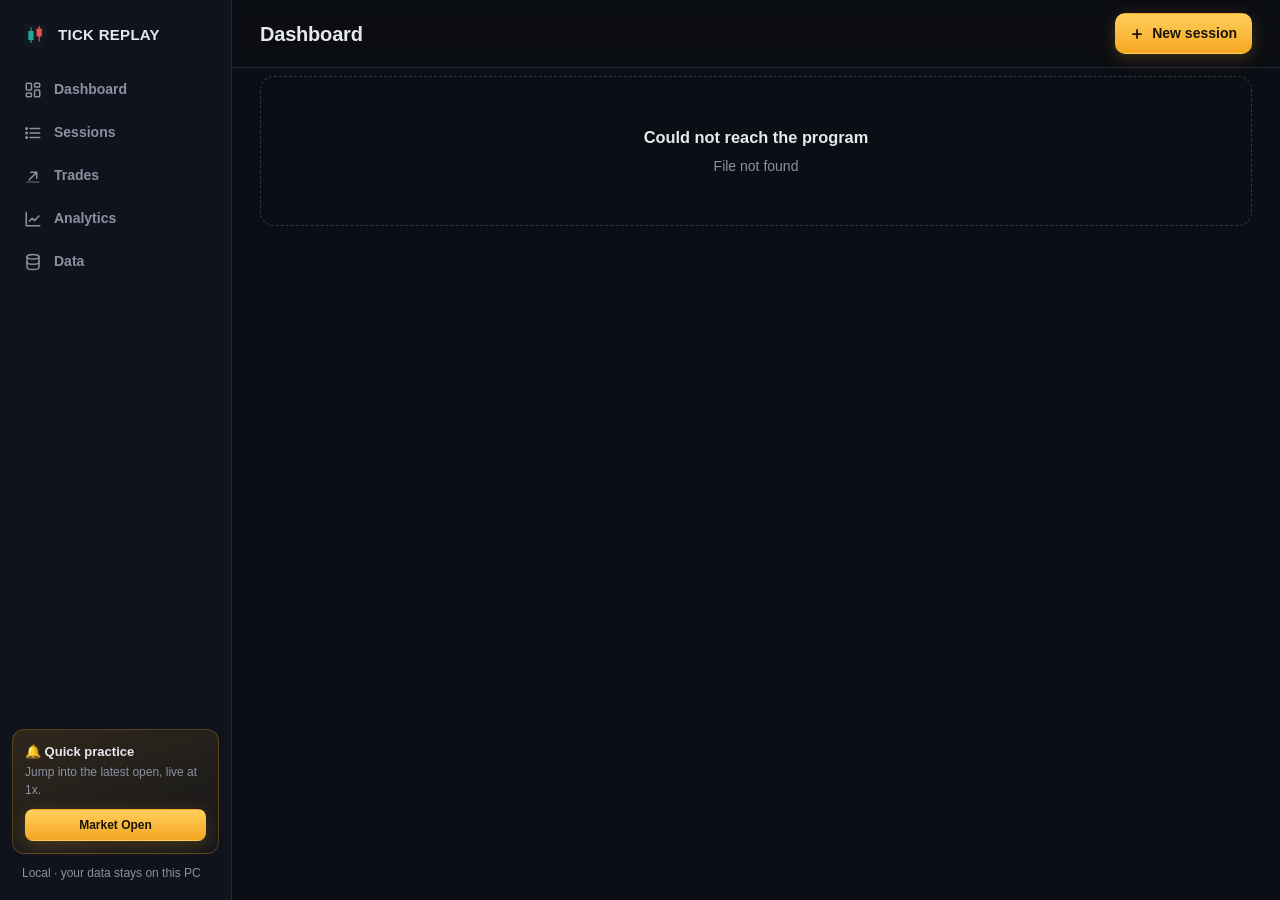
==== commit 176bf1e5: "Workspace UI with backtest sessions, trades and analytics - Sidebar app (Dashboard, Sessions, Trades" ====
--- a/tick-replay/web/index.html
+++ b/tick-replay/web/index.html
@@ -5,144 +5,103 @@
   <meta name="viewport" content="width=device-width, initial-scale=1">
   <title>Tick Replay</title>
   <link rel="icon" href="favicon.png">
-  <link rel="stylesheet" href="landing.css">
+  <link rel="stylesheet" href="dashboard.css">
 </head>
 <body>
-  <div class="glow" aria-hidden="true"></div>
+  <div class="shell">
+    <aside class="side">
+      <a href="#dashboard" class="brand"><img src="favicon.png" alt="" width="26" height="26"><span>TICK REPLAY</span></a>
 
-  <nav class="nav">
-    <div class="wrap nav-inner">
-      <a href="./" class="brand"><img src="favicon.png" alt="" width="24" height="24"> Tick Replay</a>
-      <div class="nav-links">
-        <a href="#sessions">Sessions</a>
-        <a href="#how">How it works</a>
-        <a href="#library">Data</a>
+      <a class="nav-item" href="#dashboard" data-view="dashboard">
+        <svg viewBox="0 0 24 24" fill="none" stroke="currentColor" stroke-width="2" stroke-linecap="round" stroke-linejoin="round"><rect x="3" y="3" width="7" height="9" rx="1.5"/><rect x="14" y="3" width="7" height="5" rx="1.5"/><rect x="14" y="12" width="7" height="9" rx="1.5"/><rect x="3" y="16" width="7" height="5" rx="1.5"/></svg>
+        <span>Dashboard</span>
+      </a>
+      <a class="nav-item" href="#sessions" data-view="sessions">
+        <svg viewBox="0 0 24 24" fill="none" stroke="currentColor" stroke-width="2" stroke-linecap="round" stroke-linejoin="round"><path d="M8 6h13M8 12h13M8 18h13"/><circle cx="3.5" cy="6" r="1"/><circle cx="3.5" cy="12" r="1"/><circle cx="3.5" cy="18" r="1"/></svg>
+        <span>Sessions</span>
+      </a>
+      <a class="nav-item" href="#trades" data-view="trades">
+        <svg viewBox="0 0 24 24" fill="none" stroke="currentColor" stroke-width="2" stroke-linecap="round" stroke-linejoin="round"><path d="M7 17 17 7M9 7h8v8"/><path d="M4 20h16" opacity=".5"/></svg>
+        <span>Trades</span>
+      </a>
+      <a class="nav-item" href="#analytics" data-view="analytics">
+        <svg viewBox="0 0 24 24" fill="none" stroke="currentColor" stroke-width="2" stroke-linecap="round" stroke-linejoin="round"><path d="M3 3v18h18"/><path d="m7 15 4-4 3 3 6-6"/></svg>
+        <span>Analytics</span>
+      </a>
+      <a class="nav-item" href="#data" data-view="data">
+        <svg viewBox="0 0 24 24" fill="none" stroke="currentColor" stroke-width="2" stroke-linecap="round" stroke-linejoin="round"><ellipse cx="12" cy="5" rx="8" ry="3"/><path d="M4 5v14c0 1.7 3.6 3 8 3s8-1.3 8-3V5"/><path d="M4 12c0 1.7 3.6 3 8 3s8-1.3 8-3"/></svg>
+        <span>Data</span>
+      </a>
+
+      <div class="side-foot">
+        <div class="quick">
+          <h4>🔔 Quick practice</h4>
+          <p id="quickSub">Jump into the latest open, live at 1x.</p>
+          <a class="btn btn-gold btn-sm" id="quickBtn" href="chart.html">Market Open</a>
+        </div>
+        <span class="small muted" style="padding: 0 10px">Local · your data stays on this PC</span>
       </div>
-      <a href="chart.html" class="btn btn-ghost btn-sm" id="navChart">Open chart</a>
-    </div>
-  </nav>
+    </aside>
 
-  <header class="hero wrap">
-    <div class="hero-copy">
-      <span class="pill"><span class="dot"></span> Real ticks · real timing · 1x</span>
-      <h1>Trade the open.<br><span class="grad">Again and again.</span></h1>
-      <p class="lead">
-        Every NQ and ES trade, replayed at the exact millisecond it printed.
-        No 1-second candle hops. The bell rings, the tape explodes and you're in it, just like live.
-      </p>
+    <main class="main">
+      <div class="topbar">
+        <div>
+          <h1 id="title">Dashboard</h1>
+          <div class="sub" id="subtitle"></div>
+        </div>
+        <div class="actions">
+          <button class="btn btn-gold" id="newBtn">
+            <svg width="14" height="14" viewBox="0 0 24 24" fill="none" stroke="currentColor" stroke-width="3" stroke-linecap="round"><path d="M12 5v14M5 12h14"/></svg>
+            New session
+          </button>
+        </div>
+      </div>
+      <div id="view"></div>
+    </main>
+  </div>
 
-      <div class="sym-switch" id="symSwitch" role="tablist" aria-label="Symbol"></div>
-
-      <div class="cta-row">
-        <button class="btn btn-gold btn-lg" id="heroOpen" disabled>
-          <span class="bell">🔔</span> <span id="heroOpenLabel">Market Open</span>
-        </button>
-        <a class="btn btn-ghost btn-lg" id="heroFree" href="chart.html">Free replay</a>
+  <dialog id="dlg">
+    <form method="dialog" id="dlgForm">
+      <div class="modal-head">
+        <h2 id="dlgTitle">New backtest session</h2>
+        <p class="muted small" style="margin:4px 0 0">A session keeps its own balance, trades and replay position.</p>
       </div>
-
-      <dl class="hero-stats">
-        <div><dt>Sessions</dt><dd id="statSessions">–</dd></div>
-        <div><dt>Precision</dt><dd>1 ms</dd></div>
-        <div><dt>Quotes</dt><dd id="statQuotes">–</dd></div>
-      </dl>
-    </div>
-
-    <div class="live-card" id="liveCard">
-      <div class="live-head">
-        <div>
-          <div class="live-sym" id="liveSym">–</div>
-          <div class="live-date" id="liveDate">Loading replay…</div>
+      <div class="modal-body">
+        <label class="field">Name
+          <input class="input" id="fName" maxlength="80" placeholder="e.g. NQ opens – September" required>
+        </label>
+        <div class="field" id="fSymsField">Symbols
+          <div class="sym-pick" id="fSyms"></div>
         </div>
-        <div class="live-badge" id="liveBadge"><span class="dot"></span> REPLAY 1x</div>
-      </div>
-      <div class="live-price-row">
-        <div class="live-price" id="livePrice">–</div>
-        <div class="live-chg" id="liveChg"></div>
-        <div class="live-clock" id="liveClock"></div>
-      </div>
-      <div class="live-chart" id="liveChart"></div>
-      <div class="live-tape" id="liveTape"></div>
-    </div>
-  </header>
-
-  <section class="wrap section" id="sessions">
-    <div class="section-head">
-      <div>
-        <h2>Pick a session</h2>
-        <p class="muted">Each card is one regular session (09:30–16:00 New York). Market Open starts at 09:25 and plays live.</p>
-      </div>
-      <div class="sym-switch small" id="symSwitch2"></div>
-    </div>
-    <div class="cards" id="cards">
-      <div class="card skeleton"></div><div class="card skeleton"></div><div class="card skeleton"></div>
-    </div>
-  </section>
-
-  <section class="wrap section" id="how">
-    <h2>How it works</h2>
-    <div class="steps">
-      <div class="step">
-        <span class="num">1</span>
-        <h3>Load real ticks</h3>
-        <p>Drop in Databento TBBO/trades, NinjaTrader or any CSV. With several contracts in a file, the most-traded one is kept for each day.</p>
-      </div>
-      <div class="step">
-        <span class="num">2</span>
-        <h3>Sit through the bell</h3>
-        <p>Market Open puts you at 09:25 New York with the whole overnight session on the chart. The clock runs at real speed. Nothing skips ahead.</p>
-      </div>
-      <div class="step">
-        <span class="num">3</span>
-        <h3>Execute like it's live</h3>
-        <p>Buy on the ask, sell on the bid, see your P&amp;L in dollars. Space pauses, → steps one tick. Hotkeys: <kbd>B</kbd> <kbd>S</kbd> <kbd>F</kbd>.</p>
-      </div>
-    </div>
-  </section>
-
-  <section class="wrap section two-col" id="library">
-    <div>
-      <h2>Your data</h2>
-      <div class="lib" id="lib"><p class="muted">Loading…</p></div>
-    </div>
-
-    <div id="import">
-      <h2>Import ticks</h2>
-      <form id="importForm" class="import-card">
-        <label class="drop" id="drop">
-          <input id="impFiles" type="file" multiple accept=".csv,.txt,.zst" hidden>
-          <span class="drop-icon">⇪</span>
-          <span class="drop-title" id="dropTitle">Drop tick files here</span>
-          <span class="muted small" id="dropSub">or click to choose · .csv · .csv.zst · .txt</span>
-        </label>
-        <div class="import-row">
-          <label>
-            <span>Symbol</span>
-            <input id="impSym" list="symList" value="NQ" required maxlength="32" pattern="[A-Za-z0-9][A-Za-z0-9_\-]*">
-            <datalist id="symList"><option>NQ</option><option>ES</option><option>MNQ</option><option>MES</option></datalist>
-          </label>
-          <label>
-            <span>Time zone in file</span>
-            <select id="impTz">
-              <option value="Europe/Copenhagen">Denmark (my PC)</option>
-              <option value="America/New_York">New York</option>
-              <option value="America/Chicago">Chicago (CME)</option>
-              <option value="UTC">UTC</option>
+        <div class="two" id="fDates">
+          <label class="field">Start date <input class="input" type="date" id="fStart" required></label>
+          <label class="field">End date <input class="input" type="date" id="fEnd" required></label>
+        </div>
+        <div class="two">
+          <label class="field">Start time (New York)
+            <select class="input" id="fStartTime">
+              <option value="09:25">09:25 – just before the open</option>
+              <option value="08:30">08:30 – news / data releases</option>
+              <option value="00:00">00:00 – overnight</option>
             </select>
           </label>
-          <button type="submit" class="btn btn-gold" id="impBtn" disabled>Import</button>
+          <label class="field">Starting balance ($) <input class="input" type="number" id="fBal" value="50000" min="100" step="100" required></label>
         </div>
-        <div class="bar" id="impBar" hidden><span></span></div>
-        <p class="hint" id="impMsg">Databento files carry their own time zone, so the setting only matters for NinjaTrader and plain CSV.</p>
-      </form>
-    </div>
-  </section>
+        <label class="field">Commission per contract per side ($)
+          <input class="input" type="number" id="fFee" value="0" min="0" max="100" step="0.01">
+        </label>
+        <p class="hint err" id="dlgErr" hidden></p>
+      </div>
+      <div class="modal-foot">
+        <button class="btn btn-ghost" value="cancel" formnovalidate>Cancel</button>
+        <button class="btn btn-gold" id="dlgOk" value="ok">Create session</button>
+      </div>
+    </form>
+  </dialog>
 
-  <footer class="wrap foot">
-    <span><kbd>Space</kbd> play/pause · <kbd>→</kbd> next tick · <kbd>Shift</kbd>+<kbd>→</kbd> next candle · <kbd>B</kbd>/<kbd>S</kbd>/<kbd>F</kbd> trade</span>
-    <span>Charts by <a href="https://www.tradingview.com/" target="_blank" rel="noopener">TradingView</a> Lightweight Charts</span>
-  </footer>
+  <div class="tip" id="tip" hidden></div>
 
   <script src="vendor/lightweight-charts.standalone.production.js"></script>
-  <script src="landing.js"></script>
+  <script src="dashboard.js"></script>
 </body>
 </html>
--- a/tick-replay/web/dashboard.css
+++ b/tick-replay/web/dashboard.css
@@ -0,0 +1,300 @@
+:root {
+  --bg: #0b0e14;
+  --bg2: #0f131b;
+  --panel: #141922;
+  --panel2: #1a202c;
+  --border: #232a38;
+  --border2: #2f3747;
+  --text: #e6e8ee;
+  --muted: #8a91a3;
+  --faint: #5d6477;
+  --accent: #4f7cff;
+  --gold: #f5a623;
+  --gold2: #ffcf5c;
+  --up: #26a69a;
+  --down: #ef5350;
+  --radius: 14px;
+  --mono: ui-monospace, SFMono-Regular, Menlo, Consolas, monospace;
+  --side: 232px;
+}
+
+* { box-sizing: border-box; }
+html, body { height: 100%; }
+body {
+  margin: 0;
+  background: var(--bg);
+  color: var(--text);
+  font: 14px/1.5 -apple-system, BlinkMacSystemFont, "Segoe UI", Inter, Roboto, Ubuntu, sans-serif;
+  -webkit-font-smoothing: antialiased;
+}
+a { color: inherit; }
+.muted { color: var(--muted); }
+.small { font-size: 12px; }
+.mono { font-family: var(--mono); font-variant-numeric: tabular-nums; }
+.pos { color: var(--up); }
+.neg { color: var(--down); }
+[hidden] { display: none !important; }
+kbd { font: 600 11px var(--mono); background: var(--panel2); border: 1px solid var(--border2); border-bottom-width: 2px; border-radius: 5px; padding: 1px 6px; }
+
+/* ---- shell ---- */
+.shell { display: grid; grid-template-columns: var(--side) 1fr; min-height: 100vh; }
+
+.side {
+  position: sticky; top: 0; height: 100vh;
+  display: flex; flex-direction: column; gap: 4px;
+  padding: 18px 12px;
+  background: var(--bg2);
+  border-right: 1px solid var(--border);
+}
+.brand { display: flex; align-items: center; gap: 10px; font-weight: 800; font-size: 15px; letter-spacing: .02em; text-decoration: none; padding: 4px 10px 18px; }
+.brand img { border-radius: 7px; }
+.nav-item {
+  display: flex; align-items: center; gap: 12px;
+  padding: 9px 12px; border-radius: 10px;
+  color: var(--muted); text-decoration: none; font-weight: 600;
+  transition: background .12s, color .12s;
+}
+.nav-item svg { width: 18px; height: 18px; flex: none; }
+.nav-item:hover { background: var(--panel); color: var(--text); }
+.nav-item.on { background: var(--panel2); color: #fff; box-shadow: inset 0 0 0 1px var(--border2); }
+.nav-item.on svg { color: var(--gold); }
+.side-foot { margin-top: auto; display: flex; flex-direction: column; gap: 10px; }
+.quick {
+  background: linear-gradient(160deg, rgba(245, 166, 35, .14), rgba(245, 166, 35, .03));
+  border: 1px solid rgba(245, 166, 35, .25); border-radius: 12px; padding: 12px;
+}
+.quick h4 { margin: 0 0 2px; font-size: 13px; }
+.quick p { margin: 0 0 10px; font-size: 12px; color: var(--muted); }
+.quick .btn { width: 100%; justify-content: center; }
+
+.main { min-width: 0; padding: 0 28px 48px; }
+.topbar {
+  position: sticky; top: 0; z-index: 5;
+  display: flex; align-items: center; gap: 16px;
+  height: 68px; margin: 0 -28px 8px; padding: 0 28px;
+  background: rgba(11, 14, 20, .82);
+  backdrop-filter: blur(10px); -webkit-backdrop-filter: blur(10px);
+  border-bottom: 1px solid var(--border);
+}
+.topbar h1 { font-size: 20px; margin: 0; letter-spacing: -.01em; }
+.topbar .sub { color: var(--muted); font-size: 13px; }
+.topbar .actions { margin-left: auto; display: flex; gap: 10px; }
+
+/* ---- buttons ---- */
+.btn {
+  display: inline-flex; align-items: center; gap: 8px;
+  border: 1px solid transparent; border-radius: 10px;
+  padding: 9px 14px; font: inherit; font-weight: 600;
+  cursor: pointer; text-decoration: none; white-space: nowrap;
+  transition: background .15s, border-color .15s, box-shadow .15s, opacity .15s, transform .1s;
+}
+.btn:active { transform: translateY(1px); }
+.btn:disabled { opacity: .45; cursor: default; }
+.btn-sm { padding: 6px 10px; font-size: 12px; border-radius: 8px; }
+.btn-gold { background: linear-gradient(180deg, var(--gold2), var(--gold)); color: #1a1406; box-shadow: 0 4px 18px rgba(245, 166, 35, .22); }
+.btn-gold:hover:not(:disabled) { box-shadow: 0 6px 26px rgba(245, 166, 35, .38); }
+.btn-primary { background: var(--accent); color: #fff; }
+.btn-primary:hover { filter: brightness(1.1); }
+.btn-ghost { background: rgba(255, 255, 255, .03); border-color: var(--border2); color: var(--text); }
+.btn-ghost:hover { background: rgba(255, 255, 255, .07); }
+.icon-btn {
+  display: inline-grid; place-items: center; width: 32px; height: 32px;
+  border-radius: 8px; border: 1px solid var(--border2); background: none; color: var(--muted); cursor: pointer;
+}
+.icon-btn svg { width: 15px; height: 15px; }
+.icon-btn:hover { color: var(--text); background: var(--panel2); }
+.icon-btn.danger:hover { color: var(--down); border-color: var(--down); }
+.play {
+  display: inline-grid; place-items: center; width: 40px; height: 40px; flex: none;
+  border-radius: 50%; background: var(--accent); color: #fff; text-decoration: none;
+  box-shadow: 0 4px 16px rgba(79, 124, 255, .35); transition: transform .12s;
+}
+.play:hover { transform: scale(1.06); }
+.play svg { width: 16px; height: 16px; margin-left: 2px; }
+
+/* ---- grid & tiles ---- */
+.grid { display: grid; gap: 16px; }
+.tiles { grid-template-columns: repeat(auto-fit, minmax(170px, 1fr)); }
+.row2 { grid-template-columns: 1.4fr 1fr; }
+.row3 { grid-template-columns: repeat(3, 1fr); }
+.panel {
+  background: var(--panel); border: 1px solid var(--border); border-radius: var(--radius);
+  padding: 16px 18px; min-width: 0;
+}
+.panel h3 { margin: 0 0 12px; font-size: 13px; font-weight: 700; display: flex; align-items: center; gap: 8px; }
+.panel h3 .muted { font-weight: 500; margin-left: auto; font-size: 12px; }
+.tile .label { font-size: 12px; color: var(--muted); display: flex; align-items: center; gap: 6px; font-weight: 600; }
+.tile .label svg { width: 14px; height: 14px; }
+.tile .value { font-size: 26px; font-weight: 800; letter-spacing: -.02em; margin-top: 6px; font-variant-numeric: tabular-nums; }
+.tile .value small { font-size: 13px; color: var(--muted); font-weight: 600; margin: 0 6px 0 1px; }
+.tile .foot { font-size: 11px; color: var(--muted); margin-top: 6px; }
+.split { display: flex; height: 5px; border-radius: 3px; overflow: hidden; margin-top: 10px; gap: 2px; }
+.split span { display: block; border-radius: 3px; }
+.section-title { display: flex; align-items: center; gap: 12px; margin: 28px 0 12px; }
+.section-title h2 { font-size: 15px; margin: 0; }
+.section-title .spacer { flex: 1; }
+
+/* ---- charts ---- */
+.chart { position: relative; height: 190px; }
+.chart svg { display: block; width: 100%; height: 100%; overflow: visible; }
+.chart .grid-line { stroke: rgba(255, 255, 255, .06); stroke-dasharray: 3 4; }
+.chart .zero-line { stroke: rgba(255, 255, 255, .22); }
+.chart .axis { fill: var(--faint); font-size: 10px; font-family: var(--mono); }
+.chart .bar { transition: opacity .12s; }
+.chart .bar:hover, .chart .hit:hover + .bar { opacity: .75; }
+.chart .hit { fill: transparent; cursor: default; }
+.empty-chart { height: 100%; display: grid; place-items: center; color: var(--faint); font-size: 13px; border: 1px dashed var(--border); border-radius: 10px; }
+.tip {
+  position: fixed; z-index: 50; pointer-events: none;
+  background: #0e121a; border: 1px solid var(--border2); border-radius: 8px;
+  padding: 6px 9px; font-size: 12px; box-shadow: 0 8px 24px rgba(0, 0, 0, .5);
+  transform: translate(-50%, calc(-100% - 10px)); white-space: nowrap;
+}
+.tip b { font-family: var(--mono); }
+
+/* ---- live preview ---- */
+.live-head { display: flex; justify-content: space-between; align-items: flex-start; }
+.live-sym { font-weight: 800; }
+.live-date { color: var(--muted); font-size: 12px; }
+.live-badge { display: inline-flex; align-items: center; gap: 6px; font: 700 10px var(--mono); letter-spacing: .06em; color: var(--gold2); background: rgba(245, 166, 35, .1); border-radius: 6px; padding: 4px 8px; }
+.live-badge.open { color: #fff; background: var(--down); }
+.dot { width: 6px; height: 6px; border-radius: 50%; background: currentColor; animation: pulse 1.6s infinite; }
+@keyframes pulse { 0% { box-shadow: 0 0 0 0 rgba(245, 166, 35, .6); } 100% { box-shadow: 0 0 0 7px rgba(245, 166, 35, 0); } }
+.live-price-row { display: flex; align-items: baseline; gap: 10px; margin: 8px 0 2px; flex-wrap: wrap; }
+.live-price { font: 700 26px var(--mono); transition: color .2s; }
+.live-price.up { color: var(--up); }
+.live-price.down { color: var(--down); }
+.live-chg { font: 600 12px var(--mono); }
+.live-clock { margin-left: auto; font: 500 12px var(--mono); color: var(--muted); }
+.live-chart { height: 180px; margin: 0 -6px; }
+
+/* ---- session rows ---- */
+.toolbar-row { display: flex; gap: 10px; align-items: center; flex-wrap: wrap; margin-bottom: 12px; }
+.search {
+  display: flex; align-items: center; gap: 8px; background: var(--panel); border: 1px solid var(--border2);
+  border-radius: 10px; padding: 0 12px; min-width: 240px; flex: 1; max-width: 360px;
+}
+.search svg { width: 14px; height: 14px; color: var(--muted); }
+.search input { background: none; border: 0; color: var(--text); font: inherit; padding: 9px 0; outline: none; width: 100%; }
+select.input, input.input {
+  background: var(--panel); color: var(--text); border: 1px solid var(--border2);
+  border-radius: 10px; padding: 9px 12px; font: inherit;
+}
+.sessions { display: flex; flex-direction: column; gap: 10px; }
+.srow {
+  display: grid; grid-template-columns: auto 1fr auto auto; gap: 16px; align-items: center;
+  background: var(--panel); border: 1px solid var(--border); border-radius: var(--radius);
+  padding: 14px 16px; transition: border-color .15s, transform .15s;
+}
+.srow:hover { border-color: var(--border2); }
+.srow .name { font-weight: 700; font-size: 15px; }
+.srow .meta { display: flex; gap: 14px; flex-wrap: wrap; font-size: 12px; color: var(--muted); margin: 2px 0 6px; }
+.srow .meta span { display: inline-flex; align-items: center; gap: 5px; }
+.srow .meta svg { width: 12px; height: 12px; }
+.chips { display: flex; gap: 6px; flex-wrap: wrap; }
+.chip { font: 700 10px var(--mono); letter-spacing: .04em; border: 1px solid var(--border2); border-radius: 6px; padding: 2px 7px; color: var(--muted); }
+.chip.long { color: var(--up); border-color: rgba(38, 166, 154, .4); }
+.chip.short { color: var(--down); border-color: rgba(239, 83, 80, .4); }
+.prog { width: 170px; }
+.prog .bar { height: 6px; background: var(--bg2); border-radius: 3px; overflow: hidden; }
+.prog .bar span { display: block; height: 100%; background: linear-gradient(90deg, var(--up), #3fd0a0); border-radius: 3px; }
+.prog .lbl { display: flex; justify-content: space-between; font-size: 11px; color: var(--muted); margin-top: 5px; }
+.srow .acts { display: flex; gap: 6px; }
+.eq { text-align: right; min-width: 110px; }
+.eq .v { font: 700 14px var(--mono); }
+.eq .d { font: 600 11px var(--mono); }
+.empty {
+  text-align: center; padding: 48px 20px; border: 1px dashed var(--border2); border-radius: var(--radius); color: var(--muted);
+}
+.empty h3 { color: var(--text); margin: 0 0 6px; }
+.empty .btn { margin-top: 14px; }
+.pager { display: flex; justify-content: flex-end; gap: 10px; align-items: center; margin-top: 12px; color: var(--muted); font-size: 12px; }
+
+/* ---- table ---- */
+.table-wrap { overflow-x: auto; background: var(--panel); border: 1px solid var(--border); border-radius: var(--radius); }
+table.t { width: 100%; border-collapse: collapse; font-size: 13px; }
+table.t th { text-align: left; font-weight: 600; font-size: 11px; color: var(--muted); text-transform: uppercase; letter-spacing: .05em; padding: 11px 14px; border-bottom: 1px solid var(--border); white-space: nowrap; }
+table.t td { padding: 10px 14px; border-bottom: 1px solid rgba(255, 255, 255, .04); white-space: nowrap; font-variant-numeric: tabular-nums; }
+table.t tr:last-child td { border-bottom: 0; }
+table.t tbody tr:hover td { background: rgba(255, 255, 255, .02); }
+table.t td.num, table.t th.num { text-align: right; font-family: var(--mono); }
+
+/* ---- stats list ---- */
+.kv { display: grid; grid-template-columns: 1fr auto; gap: 8px 16px; margin: 0; }
+.kv dt { color: var(--muted); }
+.kv dd { margin: 0; text-align: right; font: 600 13px var(--mono); }
+
+/* ---- data page ---- */
+.lib { display: flex; flex-direction: column; gap: 10px; }
+.lib-item { display: flex; align-items: center; gap: 14px; background: var(--panel); border: 1px solid var(--border); border-radius: 12px; padding: 12px 14px; }
+.lib-sym { font-weight: 800; min-width: 84px; }
+.lib-meta { flex: 1; font-size: 13px; color: var(--muted); }
+.badge { font: 700 10px var(--mono); letter-spacing: .06em; padding: 2px 6px; border-radius: 5px; margin-left: 6px; vertical-align: 1px; }
+.badge.q { background: rgba(38, 166, 154, .15); color: var(--up); }
+.badge.t { background: rgba(138, 145, 163, .15); color: var(--muted); }
+.badge.demo { background: rgba(245, 166, 35, .12); color: var(--gold); }
+.drop {
+  display: flex; flex-direction: column; align-items: center; gap: 4px;
+  border: 2px dashed var(--border2); border-radius: 12px; padding: 30px 16px; cursor: pointer; text-align: center;
+  transition: border-color .15s, background .15s;
+}
+.drop:hover, .drop.over { border-color: var(--gold); background: rgba(245, 166, 35, .05); }
+.drop.has { border-style: solid; border-color: var(--up); background: rgba(38, 166, 154, .06); }
+.drop-icon { font-size: 24px; color: var(--gold); }
+.drop-title { font-weight: 700; }
+.form-row { display: flex; gap: 12px; align-items: flex-end; flex-wrap: wrap; margin-top: 14px; }
+.field { display: flex; flex-direction: column; gap: 5px; font-size: 12px; color: var(--muted); flex: 1; min-width: 130px; }
+.field .input { width: 100%; }
+.progress { height: 6px; background: var(--bg2); border-radius: 3px; overflow: hidden; margin-top: 14px; }
+.progress span { display: block; height: 100%; width: 0; background: linear-gradient(90deg, var(--gold), var(--gold2)); transition: width .2s; }
+.progress.busy span { width: 40% !important; animation: slide 1.2s infinite ease-in-out; }
+@keyframes slide { from { transform: translateX(-100%); } to { transform: translateX(250%); } }
+.hint { color: var(--muted); font-size: 12px; margin: 12px 0 0; }
+.hint.ok { color: var(--up); }
+.hint.err { color: var(--down); }
+
+/* ---- modal ---- */
+dialog {
+  background: var(--panel); color: var(--text); border: 1px solid var(--border2); border-radius: 16px;
+  padding: 0; width: min(520px, calc(100vw - 32px)); box-shadow: 0 30px 80px rgba(0, 0, 0, .6);
+}
+dialog::backdrop { background: rgba(4, 6, 10, .7); backdrop-filter: blur(3px); }
+.modal-head { padding: 18px 20px 0; }
+.modal-head h2 { margin: 0; font-size: 18px; }
+.modal-body { padding: 16px 20px; display: grid; gap: 14px; }
+.modal-foot { padding: 0 20px 18px; display: flex; justify-content: flex-end; gap: 10px; }
+.two { display: grid; grid-template-columns: 1fr 1fr; gap: 12px; }
+.sym-pick { display: flex; gap: 8px; flex-wrap: wrap; }
+.sym-pick label {
+  display: inline-flex; align-items: center; gap: 6px; cursor: pointer;
+  border: 1px solid var(--border2); border-radius: 9px; padding: 7px 12px; font-weight: 700; color: var(--muted);
+}
+.sym-pick input { accent-color: var(--gold); }
+.sym-pick label:has(input:checked) { color: #fff; border-color: var(--gold); background: rgba(245, 166, 35, .08); }
+input[type="date"], input[type="time"] { color-scheme: dark; }
+
+/* ---- responsive ---- */
+@media (max-width: 1100px) {
+  .row2, .row3 { grid-template-columns: 1fr; }
+}
+@media (max-width: 820px) {
+  .shell { grid-template-columns: 1fr; }
+  .side {
+    position: sticky; top: 0; z-index: 20; height: auto; flex-direction: row; align-items: center;
+    padding: 8px 12px; overflow-x: auto; border-right: 0; border-bottom: 1px solid var(--border);
+  }
+  .brand { padding: 4px 8px 4px 0; }
+  .brand span { display: none; }
+  .nav-item { padding: 7px 10px; }
+  .nav-item span { display: none; }
+  .side-foot { display: none; }
+  .main { padding: 0 16px 40px; }
+  .topbar { position: static; margin: 0 -16px 8px; padding: 0 16px; height: 60px; }
+  .srow { grid-template-columns: auto 1fr; }
+  .srow .prog, .srow .acts { grid-column: 1 / -1; width: auto; }
+  .eq { text-align: left; }
+  .two { grid-template-columns: 1fr; }
+}
+@media (prefers-reduced-motion: reduce) {
+  *, *::before, *::after { animation: none !important; transition: none !important; }
+}
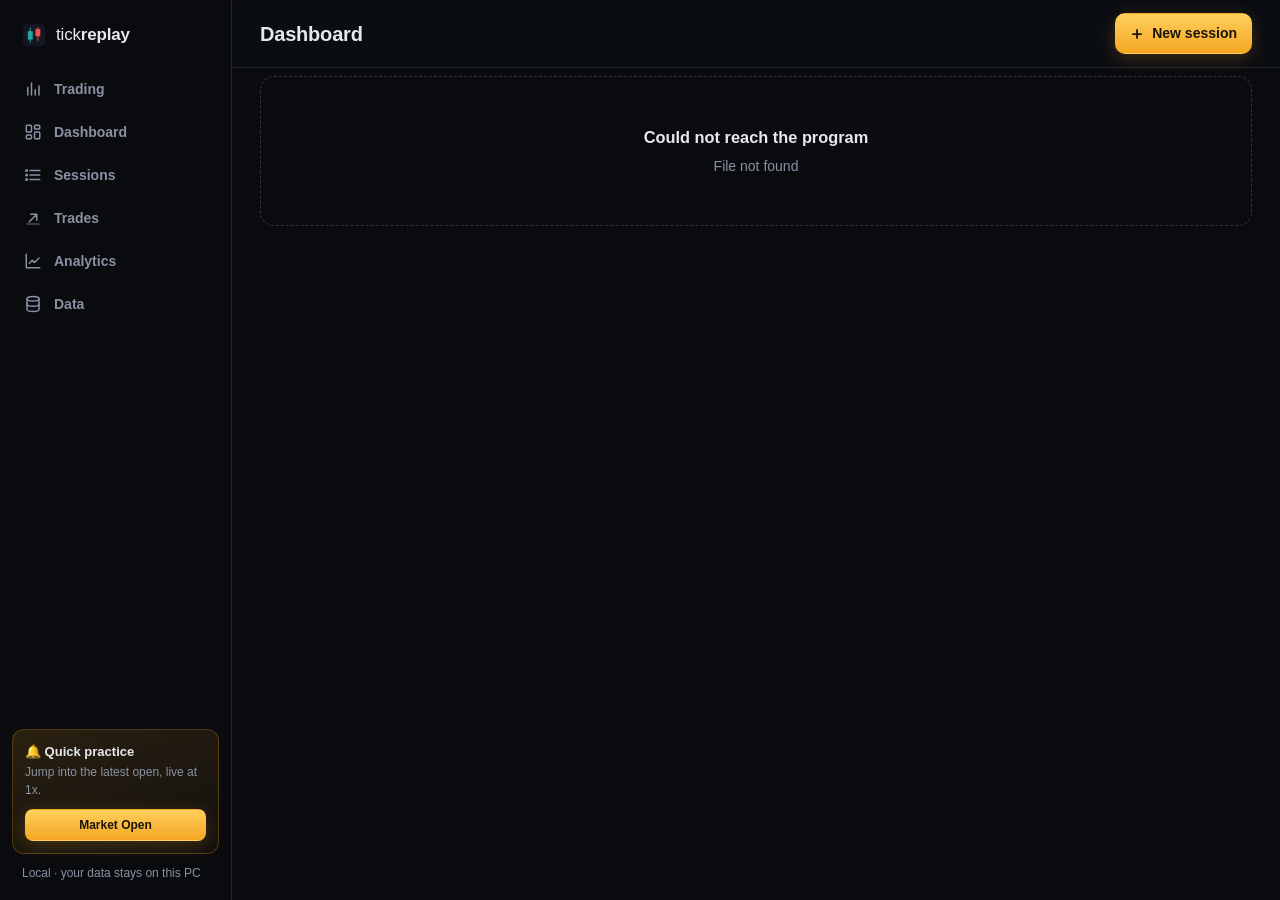
==== commit 8a24befc: "Keep session positions and orders, right-click order menu, matching dashboard - In a backtest sessio" ====
--- a/tick-replay/web/index.html
+++ b/tick-replay/web/index.html
@@ -10,7 +10,12 @@
 <body>
   <div class="shell">
     <aside class="side">
-      <a href="#dashboard" class="brand"><img src="favicon.png" alt="" width="26" height="26"><span>TICK REPLAY</span></a>
+      <a href="#dashboard" class="brand"><img src="favicon.png" alt="" width="24" height="24"><span>tick<b>replay</b></span></a>
+
+      <a class="nav-item" href="chart.html" id="navTrading">
+        <svg viewBox="0 0 24 24" fill="none" stroke="currentColor" stroke-width="2" stroke-linecap="round" stroke-linejoin="round"><path d="M5 20V10M10 20V4M15 20v-7M20 20V8"/></svg>
+        <span>Trading</span>
+      </a>
 
       <a class="nav-item" href="#dashboard" data-view="dashboard">
         <svg viewBox="0 0 24 24" fill="none" stroke="currentColor" stroke-width="2" stroke-linecap="round" stroke-linejoin="round"><rect x="3" y="3" width="7" height="9" rx="1.5"/><rect x="14" y="3" width="7" height="5" rx="1.5"/><rect x="14" y="12" width="7" height="9" rx="1.5"/><rect x="3" y="16" width="7" height="5" rx="1.5"/></svg>
@@ -39,7 +44,7 @@
           <p id="quickSub">Jump into the latest open, live at 1x.</p>
           <a class="btn btn-gold btn-sm" id="quickBtn" href="chart.html">Market Open</a>
         </div>
-        <span class="small muted" style="padding: 0 10px">Local · your data stays on this PC</span>
+        <span class="small muted" style="padding: 0 10px">Local · your data stays on this PC<br><span id="ver" style="font-family:var(--mono)"></span></span>
       </div>
     </aside>
 
--- a/tick-replay/web/dashboard.css
+++ b/tick-replay/web/dashboard.css
@@ -1,14 +1,14 @@
 :root {
-  --bg: #0b0e14;
-  --bg2: #0f131b;
-  --panel: #141922;
-  --panel2: #1a202c;
-  --border: #232a38;
-  --border2: #2f3747;
+  --bg: #0a0b0e;
+  --bg2: #0a0b0e;
+  --panel: #111318;
+  --panel2: #1a1d24;
+  --border: #22262f;
+  --border2: #2e333d;
   --text: #e6e8ee;
   --muted: #8a91a3;
   --faint: #5d6477;
-  --accent: #4f7cff;
+  --accent: #2f6bff;
   --gold: #f5a623;
   --gold2: #ffcf5c;
   --up: #26a69a;
@@ -46,7 +46,8 @@
   background: var(--bg2);
   border-right: 1px solid var(--border);
 }
-.brand { display: flex; align-items: center; gap: 10px; font-weight: 800; font-size: 15px; letter-spacing: .02em; text-decoration: none; padding: 4px 10px 18px; }
+.brand { display: flex; align-items: center; gap: 10px; font-size: 17px; letter-spacing: -.01em; text-decoration: none; padding: 4px 10px 18px; }
+.brand b { font-weight: 800; }
 .brand img { border-radius: 7px; }
 .nav-item {
   display: flex; align-items: center; gap: 12px;
@@ -56,8 +57,8 @@
 }
 .nav-item svg { width: 18px; height: 18px; flex: none; }
 .nav-item:hover { background: var(--panel); color: var(--text); }
-.nav-item.on { background: var(--panel2); color: #fff; box-shadow: inset 0 0 0 1px var(--border2); }
-.nav-item.on svg { color: var(--gold); }
+.nav-item.on { background: #16213d; color: #fff; }
+.nav-item.on svg { color: #6f9bff; }
 .side-foot { margin-top: auto; display: flex; flex-direction: column; gap: 10px; }
 .quick {
   background: linear-gradient(160deg, rgba(245, 166, 35, .14), rgba(245, 166, 35, .03));
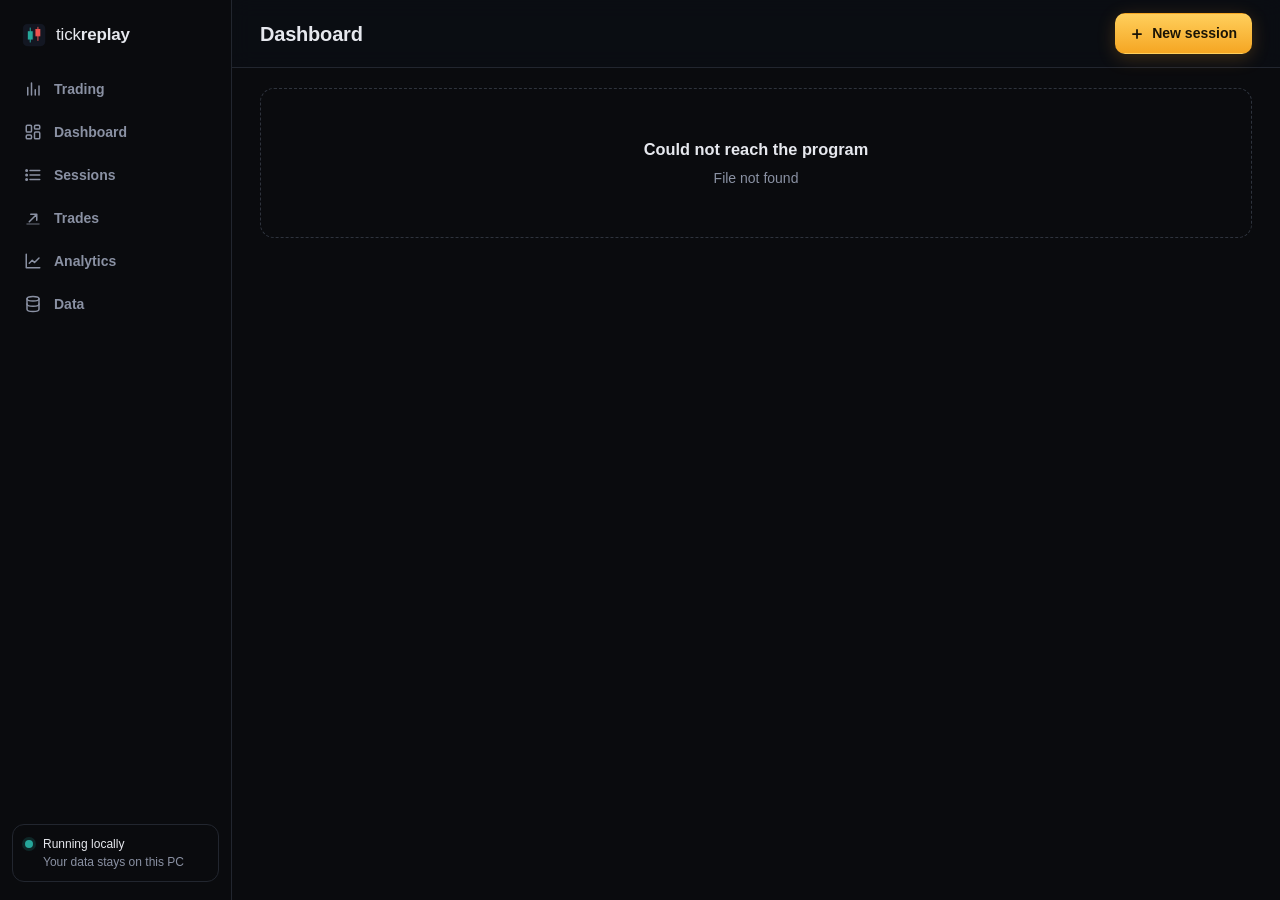
==== commit 98909876: "Tick Replay: redesigned dashboard home and chart loading screen - Drop the live NQ preview; new home" ====
--- a/tick-replay/web/index.html
+++ b/tick-replay/web/index.html
@@ -39,12 +39,10 @@
       </a>
 
       <div class="side-foot">
-        <div class="quick">
-          <h4>🔔 Quick practice</h4>
-          <p id="quickSub">Jump into the latest open, live at 1x.</p>
-          <a class="btn btn-gold btn-sm" id="quickBtn" href="chart.html">Market Open</a>
+        <div class="side-note">
+          <span class="dot-ok"></span>
+          <div><div>Running locally</div><div class="muted small">Your data stays on this PC</div><div class="muted small mono" id="ver"></div></div>
         </div>
-        <span class="small muted" style="padding: 0 10px">Local · your data stays on this PC<br><span id="ver" style="font-family:var(--mono)"></span></span>
       </div>
     </aside>
 
@@ -106,7 +104,6 @@
 
   <div class="tip" id="tip" hidden></div>
 
-  <script src="vendor/lightweight-charts.standalone.production.js"></script>
   <script src="dashboard.js"></script>
 </body>
 </html>
--- a/tick-replay/web/dashboard.css
+++ b/tick-replay/web/dashboard.css
@@ -60,13 +60,8 @@
 .nav-item.on { background: #16213d; color: #fff; }
 .nav-item.on svg { color: #6f9bff; }
 .side-foot { margin-top: auto; display: flex; flex-direction: column; gap: 10px; }
-.quick {
-  background: linear-gradient(160deg, rgba(245, 166, 35, .14), rgba(245, 166, 35, .03));
-  border: 1px solid rgba(245, 166, 35, .25); border-radius: 12px; padding: 12px;
-}
-.quick h4 { margin: 0 0 2px; font-size: 13px; }
-.quick p { margin: 0 0 10px; font-size: 12px; color: var(--muted); }
-.quick .btn { width: 100%; justify-content: center; }
+.side-note { display: flex; gap: 10px; align-items: flex-start; padding: 10px 12px; border: 1px solid var(--border); border-radius: 12px; font-size: 12px; }
+.dot-ok { width: 8px; height: 8px; border-radius: 50%; background: var(--up); margin-top: 5px; flex: none; box-shadow: 0 0 0 3px rgba(38, 166, 154, .18); }
 
 .main { min-width: 0; padding: 0 28px 48px; }
 .topbar {
@@ -153,21 +148,63 @@
 }
 .tip b { font-family: var(--mono); }
 
-/* ---- live preview ---- */
-.live-head { display: flex; justify-content: space-between; align-items: flex-start; }
-.live-sym { font-weight: 800; }
-.live-date { color: var(--muted); font-size: 12px; }
-.live-badge { display: inline-flex; align-items: center; gap: 6px; font: 700 10px var(--mono); letter-spacing: .06em; color: var(--gold2); background: rgba(245, 166, 35, .1); border-radius: 6px; padding: 4px 8px; }
-.live-badge.open { color: #fff; background: var(--down); }
-.dot { width: 6px; height: 6px; border-radius: 50%; background: currentColor; animation: pulse 1.6s infinite; }
-@keyframes pulse { 0% { box-shadow: 0 0 0 0 rgba(245, 166, 35, .6); } 100% { box-shadow: 0 0 0 7px rgba(245, 166, 35, 0); } }
-.live-price-row { display: flex; align-items: baseline; gap: 10px; margin: 8px 0 2px; flex-wrap: wrap; }
-.live-price { font: 700 26px var(--mono); transition: color .2s; }
-.live-price.up { color: var(--up); }
-.live-price.down { color: var(--down); }
-.live-chg { font: 600 12px var(--mono); }
-.live-clock { margin-left: auto; font: 500 12px var(--mono); color: var(--muted); }
-.live-chart { height: 180px; margin: 0 -6px; }
+/* ---- dashboard hero ---- */
+#view > .grid, #view > .panel { margin-top: 16px; }
+#view > :first-child { margin-top: 20px; }
+.srow-end { display: flex; align-items: center; gap: 14px; }
+.row2 > .panel:last-child { display: flex; flex-direction: column; }
+.row2 > .panel:last-child .win-body { flex: 1; }
+.hero-row { display: grid; grid-template-columns: minmax(0, 1.7fr) minmax(280px, 1fr); gap: 16px; margin-top: 8px; }
+.eyebrow { font-size: 11px; font-weight: 700; text-transform: uppercase; letter-spacing: .08em; color: #8fb0ff; }
+.eyebrow .muted { text-transform: none; letter-spacing: 0; font-weight: 500; }
+.hero-card {
+  position: relative; overflow: hidden; border-radius: 16px; padding: 22px 24px;
+  background: radial-gradient(120% 140% at 0% 0%, rgba(47, 107, 255, .20), transparent 55%), linear-gradient(180deg, #151a26, #10131a);
+  border: 1px solid #263150;
+}
+.hero-card h2 { font-size: 24px; letter-spacing: -.02em; margin: 6px 0 8px; color: #fff; }
+.hero-main { display: flex; gap: 24px; align-items: flex-end; justify-content: space-between; flex-wrap: wrap; }
+.hero-info { flex: 1; min-width: 260px; }
+.hero-meta { display: flex; flex-wrap: wrap; gap: 8px 16px; color: var(--muted); font-size: 13px; align-items: center; }
+.hero-meta > span { display: inline-flex; align-items: center; gap: 6px; }
+.hero-meta svg { width: 14px; height: 14px; }
+.hero-prog { margin-top: 16px; max-width: 520px; }
+.hero-prog .bar { height: 8px; background: rgba(255, 255, 255, .06); border-radius: 4px; overflow: hidden; }
+.hero-prog .bar span { display: block; height: 100%; background: linear-gradient(90deg, #2f6bff, #6f9bff); border-radius: 4px; }
+.hero-prog .lbl { display: flex; justify-content: space-between; font-size: 12px; color: var(--muted); margin-top: 6px; }
+.hero-eq { text-align: right; }
+.hero-eq .big { font: 800 30px var(--mono); letter-spacing: -.02em; color: #fff; }
+.hero-actions { display: flex; gap: 10px; flex-wrap: wrap; margin-top: 20px; }
+.btn-lg { padding: 12px 18px; font-size: 14px; border-radius: 11px; }
+.btn-lg svg { width: 14px; height: 14px; }
+.empty-hero p { max-width: 520px; }
+
+.practice-card {
+  border-radius: 16px; padding: 22px 24px; display: flex; flex-direction: column;
+  background: radial-gradient(120% 140% at 100% 0%, rgba(245, 166, 35, .14), transparent 55%), var(--panel);
+  border: 1px solid rgba(245, 166, 35, .22);
+}
+.practice-card .eyebrow { color: var(--gold2); }
+.practice-card p { margin: 6px 0 14px; }
+.practice-form { display: grid; grid-template-columns: 1fr 1.4fr; gap: 10px; }
+.practice-go { margin-top: auto; justify-content: center; }
+.practice-form + .practice-go { margin-top: 16px; }
+.btn.disabled { opacity: .45; pointer-events: none; }
+
+.checklist .step-row { display: flex; align-items: center; gap: 14px; padding: 10px 0; border-top: 1px solid var(--border); }
+.checklist .step-row:first-of-type { border-top: 0; }
+.checklist .t { font-weight: 600; }
+.checklist .step-row .btn { margin-left: auto; }
+.checklist .tick { width: 24px; height: 24px; border-radius: 50%; border: 2px solid var(--border2); display: grid; place-items: center; font-size: 12px; font-weight: 800; flex: none; }
+.checklist .done .tick { background: var(--up); border-color: var(--up); color: #fff; }
+.checklist .done .t { color: var(--muted); text-decoration: line-through; }
+
+.chart.tall { height: 230px; }
+.win-body { display: flex; gap: 20px; align-items: center; }
+.ring { width: 140px; height: 140px; flex: none; }
+.ring-v { font: 800 24px var(--mono); fill: var(--text); }
+.ring-l { font-size: 11px; fill: var(--muted); }
+.win-body .kv { flex: 1; }
 
 /* ---- session rows ---- */
 .toolbar-row { display: flex; gap: 10px; align-items: center; flex-wrap: wrap; margin-bottom: 12px; }
@@ -276,6 +313,7 @@
 
 /* ---- responsive ---- */
 @media (max-width: 1100px) {
+  .hero-row { grid-template-columns: 1fr; }
   .row2, .row3 { grid-template-columns: 1fr; }
 }
 @media (max-width: 820px) {
@@ -292,7 +330,11 @@
   .main { padding: 0 16px 40px; }
   .topbar { position: static; margin: 0 -16px 8px; padding: 0 16px; height: 60px; }
   .srow { grid-template-columns: auto 1fr; }
-  .srow .prog, .srow .acts { grid-column: 1 / -1; width: auto; }
+  .srow .prog, .srow .srow-end { grid-column: 1 / -1; width: auto; }
+  .srow-end { justify-content: space-between; }
+  .kv dd { white-space: nowrap; }
+  .win-body { flex-direction: column; align-items: stretch; }
+  .win-body .ring { align-self: center; }
   .eq { text-align: left; }
   .two { grid-template-columns: 1fr; }
 }
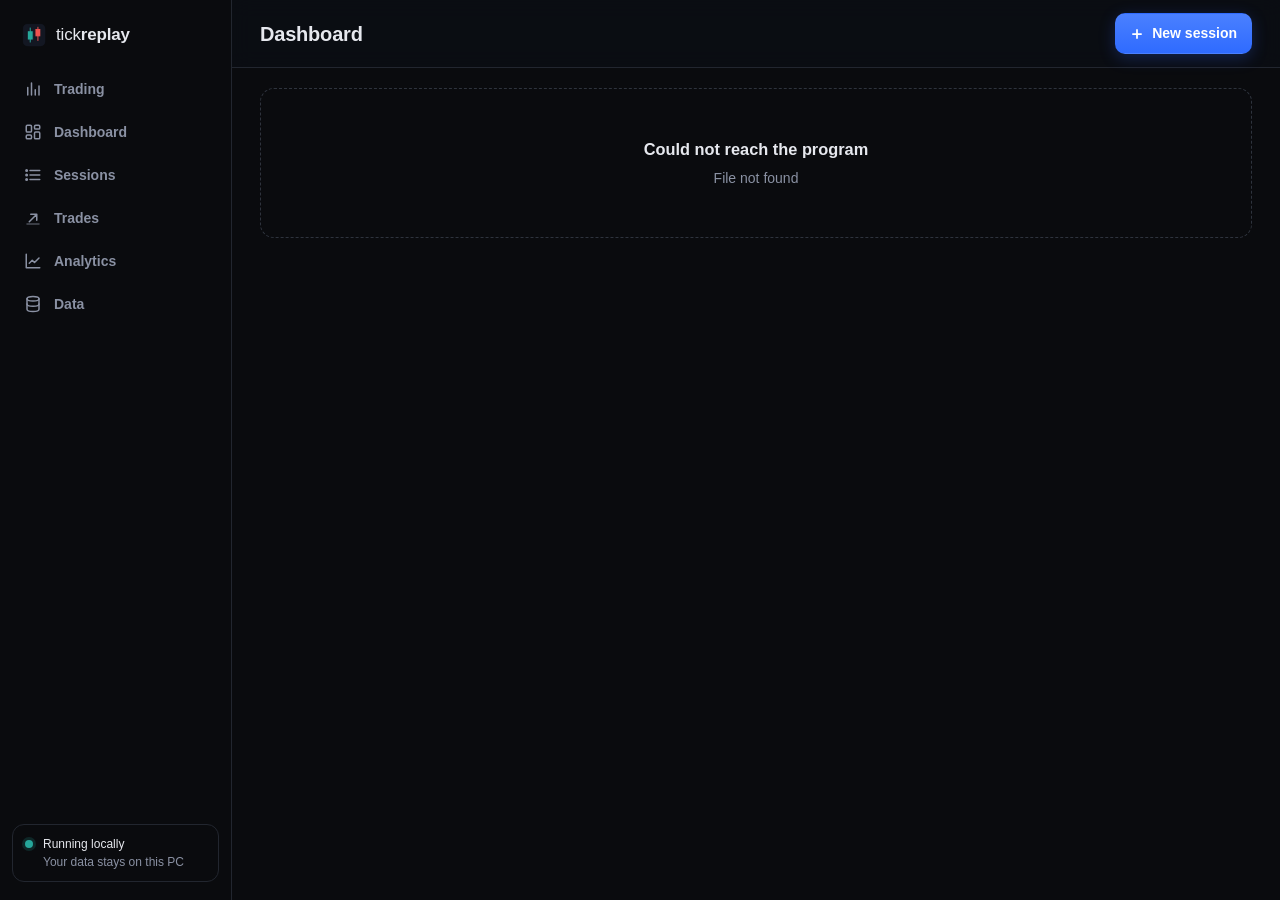
==== commit d590f5b0: "Tick Replay: evaluation rules, trade journal and edge finder; blue primary buttons - Sessions can ca" ====
--- a/tick-replay/web/index.html
+++ b/tick-replay/web/index.html
@@ -53,7 +53,7 @@
           <div class="sub" id="subtitle"></div>
         </div>
         <div class="actions">
-          <button class="btn btn-gold" id="newBtn">
+          <button class="btn btn-primary" id="newBtn">
             <svg width="14" height="14" viewBox="0 0 24 24" fill="none" stroke="currentColor" stroke-width="3" stroke-linecap="round"><path d="M12 5v14M5 12h14"/></svg>
             New session
           </button>
@@ -93,11 +93,28 @@
         <label class="field">Commission per contract per side ($)
           <input class="input" type="number" id="fFee" value="0" min="0" max="100" step="0.01">
         </label>
+        <div class="rules-box">
+          <label class="field">Evaluation rules
+            <select class="input" id="fRules">
+              <option value="">Off – free practice</option>
+              <option value="50000,3000,2000,1000">$50K evaluation – target $3,000 · drawdown $2,000 · daily $1,000</option>
+              <option value="100000,6000,3000,2000">$100K evaluation – target $6,000 · drawdown $3,000 · daily $2,000</option>
+              <option value="150000,9000,4500,3000">$150K evaluation – target $9,000 · drawdown $4,500 · daily $3,000</option>
+              <option value="custom">Custom rules…</option>
+            </select>
+          </label>
+          <div class="three" id="fRuleVals" hidden>
+            <label class="field">Profit target ($) <input class="input" type="number" id="fTarget" min="0" step="50"></label>
+            <label class="field">Trailing drawdown ($) <input class="input" type="number" id="fDd" min="0" step="50"></label>
+            <label class="field">Daily loss limit ($) <input class="input" type="number" id="fDaily" min="0" step="50"></label>
+          </div>
+          <p class="hint" id="fRuleHint" hidden>Like a prop-firm evaluation: the drawdown trails your highest equity (open P&amp;L included) until it reaches the starting balance. Hitting it fails the session; hitting the daily limit locks trading until 18:00 New York. 0 turns a rule off.</p>
+        </div>
         <p class="hint err" id="dlgErr" hidden></p>
       </div>
       <div class="modal-foot">
         <button class="btn btn-ghost" value="cancel" formnovalidate>Cancel</button>
-        <button class="btn btn-gold" id="dlgOk" value="ok">Create session</button>
+        <button class="btn btn-primary" id="dlgOk" value="ok">Create session</button>
       </div>
     </form>
   </dialog>
--- a/tick-replay/web/dashboard.css
+++ b/tick-replay/web/dashboard.css
@@ -87,10 +87,8 @@
 .btn:active { transform: translateY(1px); }
 .btn:disabled { opacity: .45; cursor: default; }
 .btn-sm { padding: 6px 10px; font-size: 12px; border-radius: 8px; }
-.btn-gold { background: linear-gradient(180deg, var(--gold2), var(--gold)); color: #1a1406; box-shadow: 0 4px 18px rgba(245, 166, 35, .22); }
-.btn-gold:hover:not(:disabled) { box-shadow: 0 6px 26px rgba(245, 166, 35, .38); }
-.btn-primary { background: var(--accent); color: #fff; }
-.btn-primary:hover { filter: brightness(1.1); }
+.btn-primary { background: linear-gradient(180deg, #4a80ff, var(--accent)); color: #fff; box-shadow: 0 4px 16px rgba(47, 107, 255, .25); }
+.btn-primary:hover:not(:disabled) { filter: brightness(1.1); box-shadow: 0 6px 22px rgba(47, 107, 255, .38); }
 .btn-ghost { background: rgba(255, 255, 255, .03); border-color: var(--border2); color: var(--text); }
 .btn-ghost:hover { background: rgba(255, 255, 255, .07); }
 .icon-btn {
@@ -154,7 +152,6 @@
 .srow-end { display: flex; align-items: center; gap: 14px; }
 .row2 > .panel:last-child { display: flex; flex-direction: column; }
 .row2 > .panel:last-child .win-body { flex: 1; }
-.hero-row { display: grid; grid-template-columns: minmax(0, 1.7fr) minmax(280px, 1fr); gap: 16px; margin-top: 8px; }
 .eyebrow { font-size: 11px; font-weight: 700; text-transform: uppercase; letter-spacing: .08em; color: #8fb0ff; }
 .eyebrow .muted { text-transform: none; letter-spacing: 0; font-weight: 500; }
 .hero-card {
@@ -179,17 +176,6 @@
 .btn-lg svg { width: 14px; height: 14px; }
 .empty-hero p { max-width: 520px; }
 
-.practice-card {
-  border-radius: 16px; padding: 22px 24px; display: flex; flex-direction: column;
-  background: radial-gradient(120% 140% at 100% 0%, rgba(245, 166, 35, .14), transparent 55%), var(--panel);
-  border: 1px solid rgba(245, 166, 35, .22);
-}
-.practice-card .eyebrow { color: var(--gold2); }
-.practice-card p { margin: 6px 0 14px; }
-.practice-form { display: grid; grid-template-columns: 1fr 1.4fr; gap: 10px; }
-.practice-go { margin-top: auto; justify-content: center; }
-.practice-form + .practice-go { margin-top: 16px; }
-.btn.disabled { opacity: .45; pointer-events: none; }
 
 .checklist .step-row { display: flex; align-items: center; gap: 14px; padding: 10px 0; border-top: 1px solid var(--border); }
 .checklist .step-row:first-of-type { border-top: 0; }
@@ -276,15 +262,15 @@
   border: 2px dashed var(--border2); border-radius: 12px; padding: 30px 16px; cursor: pointer; text-align: center;
   transition: border-color .15s, background .15s;
 }
-.drop:hover, .drop.over { border-color: var(--gold); background: rgba(245, 166, 35, .05); }
+.drop:hover, .drop.over { border-color: var(--accent); background: rgba(47, 107, 255, .06); }
 .drop.has { border-style: solid; border-color: var(--up); background: rgba(38, 166, 154, .06); }
-.drop-icon { font-size: 24px; color: var(--gold); }
+.drop-icon { font-size: 24px; color: var(--accent); }
 .drop-title { font-weight: 700; }
 .form-row { display: flex; gap: 12px; align-items: flex-end; flex-wrap: wrap; margin-top: 14px; }
 .field { display: flex; flex-direction: column; gap: 5px; font-size: 12px; color: var(--muted); flex: 1; min-width: 130px; }
 .field .input { width: 100%; }
 .progress { height: 6px; background: var(--bg2); border-radius: 3px; overflow: hidden; margin-top: 14px; }
-.progress span { display: block; height: 100%; width: 0; background: linear-gradient(90deg, var(--gold), var(--gold2)); transition: width .2s; }
+.progress span { display: block; height: 100%; width: 0; background: linear-gradient(90deg, var(--accent), #6f9bff); transition: width .2s; }
 .progress.busy span { width: 40% !important; animation: slide 1.2s infinite ease-in-out; }
 @keyframes slide { from { transform: translateX(-100%); } to { transform: translateX(250%); } }
 .hint { color: var(--muted); font-size: 12px; margin: 12px 0 0; }
@@ -307,14 +293,44 @@
   display: inline-flex; align-items: center; gap: 6px; cursor: pointer;
   border: 1px solid var(--border2); border-radius: 9px; padding: 7px 12px; font-weight: 700; color: var(--muted);
 }
-.sym-pick input { accent-color: var(--gold); }
-.sym-pick label:has(input:checked) { color: #fff; border-color: var(--gold); background: rgba(245, 166, 35, .08); }
+.sym-pick input { accent-color: var(--accent); }
+.sym-pick label:has(input:checked) { color: #fff; border-color: var(--accent); background: rgba(47, 107, 255, .1); }
 input[type="date"], input[type="time"] { color-scheme: dark; }
+
+/* ---- evaluation rules ---- */
+.rules-box { border: 1px solid var(--border); border-radius: 10px; padding: 12px; display: flex; flex-direction: column; gap: 10px; background: rgba(255, 255, 255, .015); }
+.rules-box .hint { margin: 0; }
+.three { display: grid; grid-template-columns: repeat(3, 1fr); gap: 10px; }
+.three[hidden] { display: none; }
+.rbadge { display: inline-block; vertical-align: middle; font: 700 10px var(--sans, inherit); letter-spacing: .06em; text-transform: uppercase;
+  padding: 2px 8px; border-radius: 999px; margin-left: 6px; border: 1px solid; }
+.rbadge.active { color: #8fb0ff; border-color: rgba(47, 107, 255, .45); background: rgba(47, 107, 255, .12); }
+.rbadge.passed { color: #3fe0b0; border-color: rgba(15, 157, 118, .5); background: rgba(15, 157, 118, .12); }
+.rbadge.failed { color: #ff8a8e; border-color: rgba(224, 71, 76, .5); background: rgba(224, 71, 76, .12); }
+.hero-card h2 .rbadge { font-size: 11px; }
+.rule-line { font-size: 12.5px; color: var(--muted); margin-top: 10px; }
+.rule-line b { color: var(--text); }
+.rule-line b.neg, .rule-line.neg { color: var(--down); }
+.rule-line b.pos { color: var(--up); }
+
+/* ---- journal on the trades table ---- */
+.setup-cell { background: var(--panel2); border: 1px solid var(--border2); color: var(--text); border-radius: 999px; padding: 3px 10px; font-size: 12px; cursor: pointer; white-space: nowrap; }
+.setup-cell.empty { background: none; border-style: dashed; color: var(--muted); }
+.setup-cell:hover { border-color: var(--accent); }
+
+/* ---- edge finder ---- */
+.ins-grid { display: grid; grid-template-columns: repeat(auto-fill, minmax(300px, 1fr)); gap: 12px; }
+.ins { display: flex; gap: 12px; padding: 12px 14px; border-radius: 10px; border: 1px solid var(--border); background: rgba(255, 255, 255, .02); }
+.ins b { font-size: 13.5px; }
+.ins p { margin: 3px 0 0; font-size: 12.5px; color: var(--muted); line-height: 1.45; }
+.ins-i { flex: none; width: 24px; height: 24px; border-radius: 50%; display: grid; place-items: center; font-size: 10px; }
+.ins.good .ins-i { color: var(--up); background: rgba(15, 157, 118, .14); }
+.ins.bad .ins-i { color: var(--down); background: rgba(224, 71, 76, .14); }
+.ins.info .ins-i { color: #8fb0ff; background: rgba(47, 107, 255, .14); }
 
 /* ---- responsive ---- */
 @media (max-width: 1100px) {
-  .hero-row { grid-template-columns: 1fr; }
-  .row2, .row3 { grid-template-columns: 1fr; }
+    .row2, .row3 { grid-template-columns: 1fr; }
 }
 @media (max-width: 820px) {
   .shell { grid-template-columns: 1fr; }
@@ -336,7 +352,7 @@
   .win-body { flex-direction: column; align-items: stretch; }
   .win-body .ring { align-self: center; }
   .eq { text-align: left; }
-  .two { grid-template-columns: 1fr; }
+  .two, .three { grid-template-columns: 1fr; }
 }
 @media (prefers-reduced-motion: reduce) {
   *, *::before, *::after { animation: none !important; transition: none !important; }
